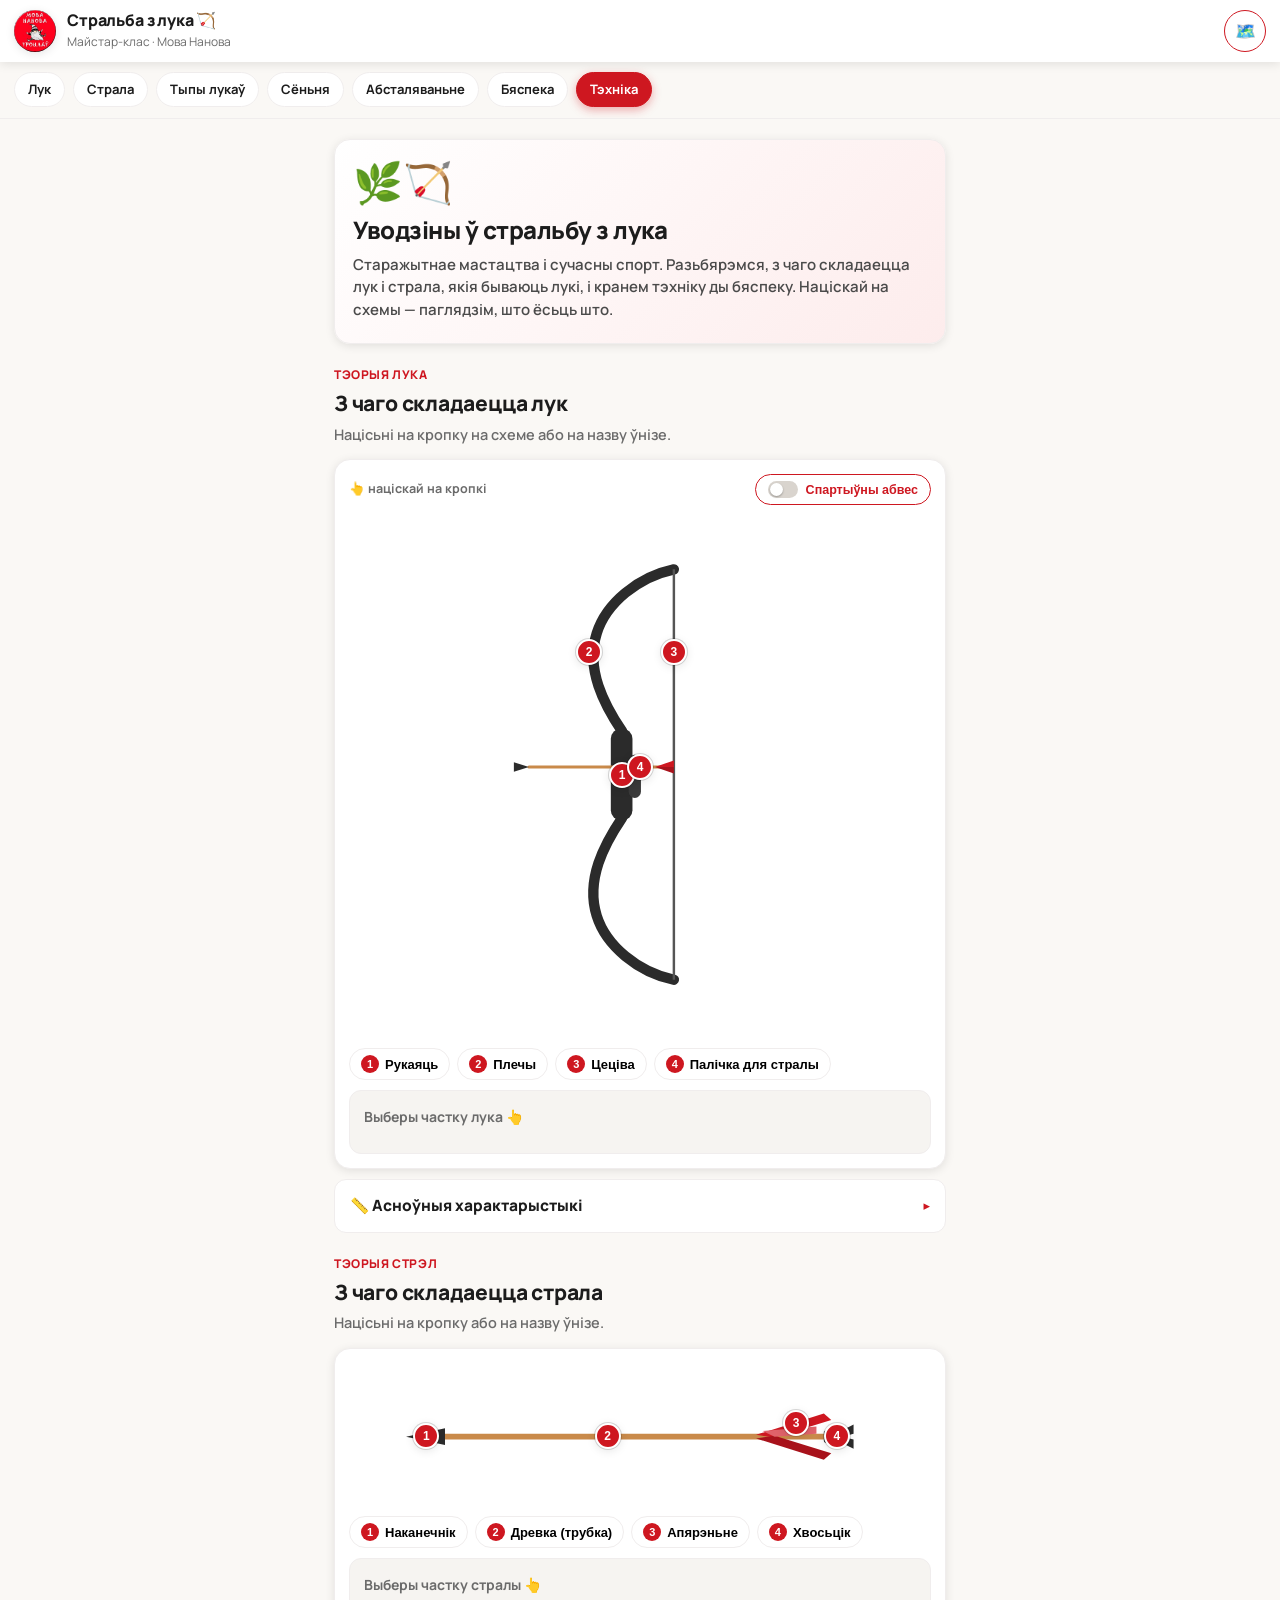
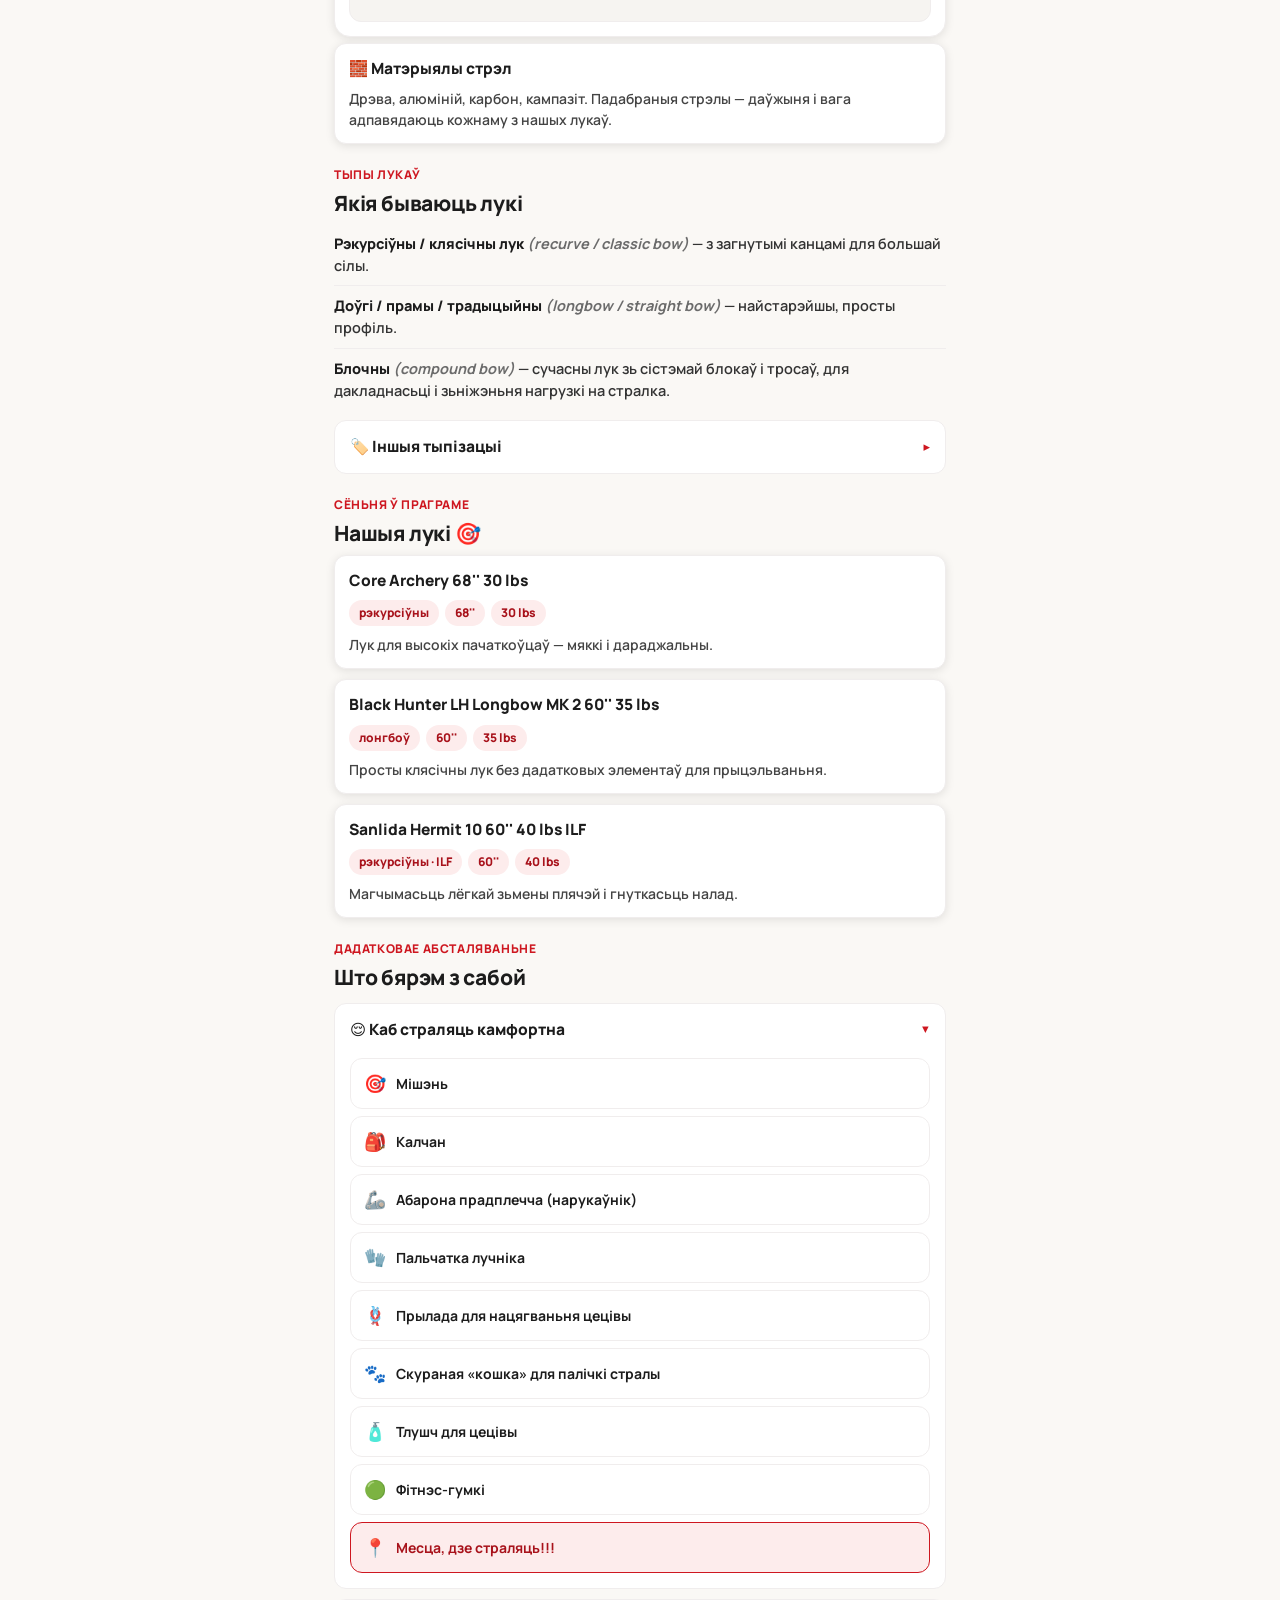
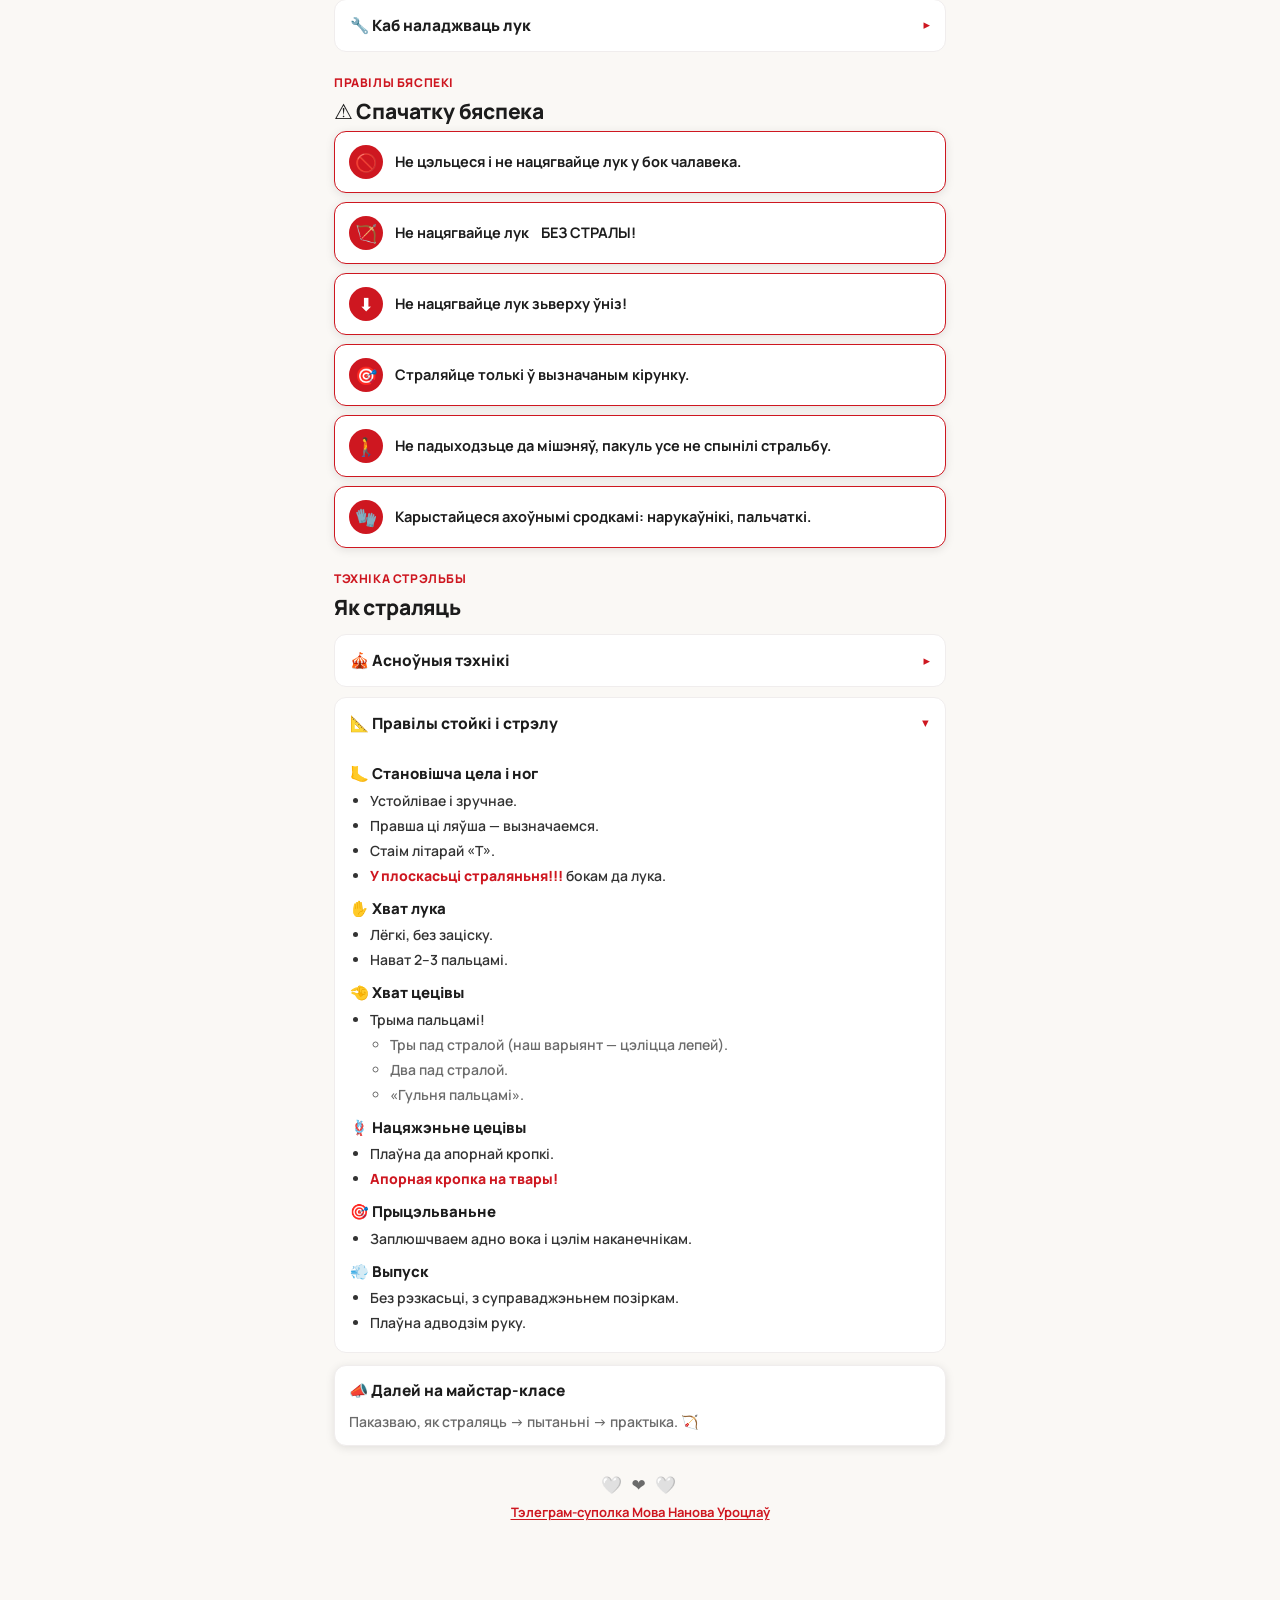
==== luk.html @ cbb31a68 "feat: add Luk page with corresponding HTML, CSS, and JS files" ====
<!DOCTYPE html>
<html lang="be">

<head>
  <meta charset="utf-8" />
  <meta name="viewport" content="width=device-width, initial-scale=1.0, maximum-scale=5.0, viewport-fit=cover" />
  <title>Стральба з лука — майстар-клас · Мова Нанова Уроцлаў</title>
  <link rel="icon" href="logo.jpg" />

  <meta name="theme-color" content="#ce1720" />
  <meta name="apple-mobile-web-app-capable" content="yes" />

  <link rel="preconnect" href="https://fonts.googleapis.com" />
  <link rel="preconnect" href="https://fonts.gstatic.com" crossorigin />
  <link rel="stylesheet" href="https://fonts.googleapis.com/css2?family=Manrope:wght@500;600;700;800&display=swap" />

  <link rel="stylesheet" href="luk.css?v=1" />
</head>

<body>

  <header class="topbar">
    <img class="logo" src="logo.jpg" alt="Мова Нанова — Уроцлаў" />
    <div class="title-wrap">
      <h1>Стральба з лука 🏹</h1>
      <p class="sub">Майстар-клас · Мова Нанова</p>
    </div>
    <a class="back-link" href="index.html" title="Назад да мапы" aria-label="Назад да мапы">🗺️</a>
  </header>

  <nav class="section-nav" id="sectionNav">
    <a href="#luk">Лук</a>
    <a href="#strala">Страла</a>
    <a href="#typy">Тыпы лукаў</a>
    <a href="#prahrama">Сёньня</a>
    <a href="#abstalavanne">Абсталяваньне</a>
    <a href="#bjaspeka">Бяспека</a>
    <a href="#tehnika">Тэхніка</a>
  </nav>

  <main>

    <!-- Геройскі блок -->
    <div class="hero">
      <div class="big">🌿🏹</div>
      <h2>Уводзіны ў стральбу з лука</h2>
      <p>Старажытнае мастацтва і сучасны спорт. Разьбярэмся, з чаго складаецца лук і страла,
        якія бываюць лукі, і кранем тэхніку ды бяспеку. Націскай на схемы — паглядзім, што ёсьць што.</p>
    </div>

    <!-- ЛУК -->
    <section id="luk">
      <p class="eyebrow">Тэорыя лука</p>
      <h2 class="section-title">З чаго складаецца лук</h2>
      <p class="lead">Націсьні на кропку на схеме або на назву ўнізе.</p>

      <div class="diagram-card">
        <div class="diagram-head">
          <span class="hint">👆 націскай на кропкі</span>
          <button type="button" class="gear-toggle" id="gearToggle" aria-pressed="false">
            <span class="sw"></span><span>Спартыўны абвес</span>
          </button>
        </div>

        <div class="canvas bow" id="bowCanvas">
          <svg viewBox="0 0 340 560" aria-label="Схема рэкурсіўнага лука">
            <!-- плечы -->
            <path class="part" data-part="limb" d="M151 234 C132 206 112 168 124 130 C134 98 168 70 206 62"
              fill="none" stroke="#2b2b2b" stroke-width="11" stroke-linecap="round" />
            <path class="part" data-part="limb" d="M151 326 C132 354 112 392 124 430 C134 462 168 490 206 498"
              fill="none" stroke="#2b2b2b" stroke-width="11" stroke-linecap="round" />
            <!-- цеціва -->
            <line class="part" data-part="string" x1="206" y1="62" x2="206" y2="498" stroke="#555" stroke-width="2.6" />
            <!-- рукаяць -->
            <rect class="part" data-part="riser" x="139" y="231" width="23" height="98" rx="11" fill="#2b2b2b" />
            <rect class="part" data-part="riser" x="158" y="259" width="13" height="46" rx="7" fill="#3a3a3a" />

            <!-- спартыўны абвес: візір -->
            <g class="gear-part">
              <path data-part="sight" d="M140 250 H99 V292" fill="none" stroke="#8a94a6" stroke-width="4"
                stroke-linecap="round" stroke-linejoin="round" />
              <circle data-part="sight" cx="96" cy="276" r="9" fill="none" stroke="#8a94a6" stroke-width="4" />
            </g>
            <!-- спартыўны абвес: стабілізатар + уцяжарвальнік -->
            <g class="gear-part">
              <line data-part="stab" x1="142" y1="314" x2="56" y2="350" stroke="#8a94a6" stroke-width="7"
                stroke-linecap="round" />
              <rect data-part="weight" x="34" y="346" width="24" height="16" rx="6" fill="#5b6577"
                transform="rotate(-22 46 354)" />
            </g>

            <!-- страла на паліцы -->
            <line x1="204" y1="272" x2="52" y2="272" stroke="#c98a4a" stroke-width="3.2" stroke-linecap="round" />
            <polygon points="52,272 36,267 36,277" fill="#2b2b2b" />
            <polygon points="186,272 206,265 206,272" fill="#ce1720" />
            <polygon points="186,272 206,279 206,272" fill="#a8121b" />
            <!-- палічка -->
            <rect class="part" data-part="rest" x="161" y="270" width="7" height="6" rx="2" fill="#ce1720" />
          </svg>
        </div>

        <div class="part-chips" id="bowChips"></div>
        <div class="part-info empty" id="bowInfo"><span class="pi-hint">Выберы частку лука 👆</span></div>
      </div>

      <details class="acc">
        <summary>📏 Асноўныя характарыстыкі <span class="chev">▸</span></summary>
        <div class="acc-body">
          <ul class="deflist">
            <li><b>Магутнасьць нацягваньня цецівы</b> — колькі фунтаў трэба, каб нацягнуць лук (напр. 30 lbs).</li>
            <li><b>Даўжыня лука</b> — вымяраецца ў цалях (напр. 68'').</li>
            <li><b>Астатняе</b> — матэрыял плячэй, сістэма мацаваньня, прызначэньне.</li>
          </ul>
        </div>
      </details>
    </section>

    <!-- СТРАЛА -->
    <section id="strala">
      <p class="eyebrow">Тэорыя стрэл</p>
      <h2 class="section-title">З чаго складаецца страла</h2>
      <p class="lead">Націсьні на кропку або на назву ўнізе.</p>

      <div class="diagram-card">
        <div class="canvas arrow" id="arrowCanvas">
          <svg viewBox="0 0 560 150" aria-label="Схема стралы">
            <!-- древка -->
            <line class="part" data-part="shaft" x1="60" y1="75" x2="478" y2="75" stroke="#c98a4a"
              stroke-width="6" stroke-linecap="round" />
            <!-- наканечнік -->
            <polygon class="part" data-part="point" points="28,75 70,66 70,84" fill="#2b2b2b" />
            <!-- апярэньне -->
            <g class="part" data-part="fletch">
              <polygon points="405,73 478,50 486,57 425,76" fill="#ce1720" />
              <polygon points="405,77 478,100 486,93 425,74" fill="#a8121b" />
              <polygon points="412,69 470,64 470,72 425,75" fill="#e0626a" />
            </g>
            <!-- хвосцік -->
            <g class="part" data-part="nock">
              <rect x="478" y="68" width="20" height="14" rx="3" fill="#2b2b2b" />
              <polygon points="498,68 510,62 510,72 498,75" fill="#2b2b2b" />
              <polygon points="498,82 510,88 510,78 498,75" fill="#2b2b2b" />
            </g>
          </svg>
        </div>
        <div class="part-chips" id="arrowChips"></div>
        <div class="part-info empty" id="arrowInfo"><span class="pi-hint">Выберы частку стралы 👆</span></div>
      </div>

      <div class="cards">
        <div class="card">
          <h3>🧱 Матэрыялы стрэл</h3>
          <p>Дрэва, алюміній, карбон, кампазіт. Падабраныя стрэлы — даўжыня і вага
            адпавядаюць кожнаму з нашых лукаў.</p>
        </div>
      </div>
    </section>

    <!-- ТЫПЫ ЛУКАЎ -->
    <section id="typy">
      <p class="eyebrow">Тыпы лукаў</p>
      <h2 class="section-title">Якія бываюць лукі</h2>

      <ul class="deflist">
        <li><b>Рэкурсіўны / клясічны лук</b> <span class="term">(recurve / classic bow)</span> — з загнутымі канцамі для большай сілы.</li>
        <li><b>Доўгі / прамы / традыцыйны</b> <span class="term">(longbow / straight bow)</span> — найстарэйшы, просты профіль.</li>
        <li><b>Блочны</b> <span class="term">(compound bow)</span> — сучасны лук зь сістэмай блокаў і тросаў, для дакладнасьці і зьніжэньня нагрузкі на стралка.</li>
      </ul>

      <details class="acc">
        <summary>🏷️ Іншыя тыпізацыі <span class="chev">▸</span></summary>
        <div class="acc-body">
          <ul class="deflist">
            <li><b>Кампазітны лук</b> — з некалькіх матэрыялаў, гістарычны тып.</li>
            <li><b>Суцэльны</b> <span class="term">(one-piece bow)</span> — рукаяць і плечы адзіным целам.</li>
            <li><b>Са здымнымі плячыма</b> <span class="term">(takedown bow)</span> — плечы можна зьняць і памяняць.</li>
            <li><b>Голы лук</b> <span class="term">(barebow)</span> — без абвесу (без візіра, стабілізатараў).</li>
            <li><b>Спартыўны</b> <span class="term">(competition bow)</span> — для спаборніцтваў, з абвесам.</li>
            <li><b>Паляўнічы</b> <span class="term">(hunting bow)</span> — усе з моцай ад 30 фунтаў і вышэй.</li>
          </ul>
        </div>
      </details>
    </section>

    <!-- СЁНЬНЯ Ў ПРАГРАМЕ -->
    <section id="prahrama">
      <p class="eyebrow">Сёньня ў праграме</p>
      <h2 class="section-title">Нашыя лукі 🎯</h2>

      <div class="cards">
        <div class="card">
          <h3>Core Archery 68'' 30 lbs</h3>
          <div class="specs">
            <span class="spec">рэкурсіўны</span>
            <span class="spec">68''</span>
            <span class="spec">30 lbs</span>
          </div>
          <p>Лук для высокіх пачаткоўцаў — мяккі і дараджальны.</p>
        </div>

        <div class="card">
          <h3>Black Hunter LH Longbow MK 2 60'' 35 lbs</h3>
          <div class="specs">
            <span class="spec">лонгбоў</span>
            <span class="spec">60''</span>
            <span class="spec">35 lbs</span>
          </div>
          <p>Просты клясічны лук без дадатковых элементаў для прыцэльваньня.</p>
        </div>

        <div class="card">
          <h3>Sanlida Hermit 10 60'' 40 lbs ILF</h3>
          <div class="specs">
            <span class="spec">рэкурсіўны · ILF</span>
            <span class="spec">60''</span>
            <span class="spec">40 lbs</span>
          </div>
          <p>Магчымасьць лёгкай зьмены плячэй і гнуткасьць налад.</p>
        </div>
      </div>
    </section>

    <!-- АБСТАЛЯВАНЬНЕ -->
    <section id="abstalavanne">
      <p class="eyebrow">Дадатковае абсталяваньне</p>
      <h2 class="section-title">Што бярэм з сабой</h2>

      <details class="acc" open>
        <summary>😌 Каб страляць камфортна <span class="chev">▸</span></summary>
        <div class="acc-body">
          <ul class="checklist">
            <li><span class="ic">🎯</span> Мішэнь</li>
            <li><span class="ic">🎒</span> Калчан</li>
            <li><span class="ic">🦾</span> Абарона прадплечча (нарукаўнік)</li>
            <li><span class="ic">🧤</span> Пальчатка лучніка</li>
            <li><span class="ic">🪢</span> Прылада для нацягваньня цецівы</li>
            <li><span class="ic">🐾</span> Скураная «кошка» для палічкі стралы</li>
            <li><span class="ic">🧴</span> Тлушч для цецівы</li>
            <li><span class="ic">🟢</span> Фітнэс-гумкі</li>
            <li class="accent"><span class="ic">📍</span> Месца, дзе страляць!!!</li>
          </ul>
        </div>
      </details>

      <details class="acc">
        <summary>🔧 Каб наладжваць лук <span class="chev">▸</span></summary>
        <div class="acc-body">
          <ul class="checklist">
            <li><span class="ic">📏</span> Метр у цалях</li>
            <li><span class="ic">📐</span> Лінейка лучніка</li>
            <li><span class="ic">🪡</span> Абжымнік пункта фіксацыі стралы</li>
            <li><span class="ic">🪶</span> Станок для наклейваньня пяра</li>
          </ul>
        </div>
      </details>
    </section>

    <!-- БЯСПЕКА -->
    <section id="bjaspeka">
      <p class="eyebrow">Правілы бяспекі</p>
      <h2 class="section-title">⚠️ Спачатку бяспека</h2>

      <div class="safety">
        <div class="rule"><span class="no">🚫</span> Не цэльцеся і не нацягвайце лук у бок чалавека.</div>
        <div class="rule"><span class="no">🏹</span> Не нацягвайце лук <b>БЕЗ СТРАЛЫ!</b></div>
        <div class="rule"><span class="no">⬇️</span> Не нацягвайце лук зьверху ўніз!</div>
        <div class="rule"><span class="no">🎯</span> Страляйце толькі ў вызначаным кірунку.</div>
        <div class="rule"><span class="no">🚶</span> Не падыходзьце да мішэняў, пакуль усе не спынілі стральбу.</div>
        <div class="rule"><span class="no">🧤</span> Карыстайцеся ахоўнымі сродкамі: нарукаўнікі, пальчаткі.</div>
      </div>
    </section>

    <!-- ТЭХНІКА -->
    <section id="tehnika">
      <p class="eyebrow">Тэхніка стрэльбы</p>
      <h2 class="section-title">Як страляць</h2>

      <details class="acc">
        <summary>🎪 Асноўныя тэхнікі <span class="chev">▸</span></summary>
        <div class="acc-body">
          <ul class="deflist">
            <li><b>Спартыўная</b> — з візірамі, уцяжарвальнікамі.</li>
            <li><b>Інстынктыўная</b> — без візіра, «па адчуваньні».</li>
            <li><b>Традыцыйная</b> — з прыцэльваньнем наканечнікам.</li>
          </ul>
        </div>
      </details>

      <details class="acc" open>
        <summary>📐 Правілы стойкі і стрэлу <span class="chev">▸</span></summary>
        <div class="acc-body">
          <div class="tech-block">
            <h4>🦶 Становішча цела і ног</h4>
            <ul>
              <li>Устойлівае і зручнае.</li>
              <li>Правша ці ляўша — вызначаемся.</li>
              <li>Стаім літарай «Т».</li>
              <li><span class="bang">У плоскасьці страляньня!!!</span> бокам да лука.</li>
            </ul>
          </div>
          <div class="tech-block">
            <h4>✋ Хват лука</h4>
            <ul>
              <li>Лёгкі, без заціску.</li>
              <li>Нават 2–3 пальцамі.</li>
            </ul>
          </div>
          <div class="tech-block">
            <h4>🤏 Хват цецівы</h4>
            <ul>
              <li>Трыма пальцамі!</li>
              <ul>
                <li>Тры пад стралой (наш варыянт — цэліцца лепей).</li>
                <li>Два пад стралой.</li>
                <li>«Гульня пальцамі».</li>
              </ul>
            </ul>
          </div>
          <div class="tech-block">
            <h4>🪢 Нацяжэньне цецівы</h4>
            <ul>
              <li>Плаўна да апорнай кропкі.</li>
              <li><span class="bang">Апорная кропка на твары!</span></li>
            </ul>
          </div>
          <div class="tech-block">
            <h4>🎯 Прыцэльваньне</h4>
            <ul>
              <li>Заплюшчваем адно вока і цэлім наканечнікам.</li>
            </ul>
          </div>
          <div class="tech-block">
            <h4>💨 Выпуск</h4>
            <ul>
              <li>Без рэзкасьці, з суправаджэньнем позіркам.</li>
              <li>Плаўна адводзім руку.</li>
            </ul>
          </div>
        </div>
      </details>

      <div class="cards" style="margin-top:12px">
        <div class="card">
          <h3>📣 Далей на майстар-класе</h3>
          <p class="muted-note">Паказваю, як страляць → пытаньні → практыка. 🏹</p>
        </div>
      </div>
    </section>

    <div class="foot">
      <div class="hearts">🤍&nbsp;❤️&nbsp;🤍</div>
      <a href="https://t.me/movananovauro" target="_blank" rel="noopener">Тэлеграм-суполка Мова Нанова Уроцлаў</a>
    </div>

  </main>

  <script src="luk.js?v=1"></script>
</body>

</html>
---- luk.css ----
/* =======================================================================
   Стральба з лука — інтэрактыўная старонка майстар-класа
   Мова Нанова Уроцлаў. Брэнд: БЧБ-чырвоны на белым, Manrope, emoji-іконкі.
   Гэта звычайная старонка, якая гартаецца (у адрозьненьне ад фіксаванай мапы).
======================================================================== */

:root {
  --bcb-red: #ce1720;
  --bcb-red-dark: #a8121b;
  --bcb-red-tint: #fdecec;
  --ink: #1c1c1c;
  --muted: #6b6b6b;
  --hairline: #f0eded;
  --paper: #faf8f5;          /* цёплы фон старонкі */
  --panel-bg: #ffffff;
  --slate: #8a94a6;          /* спартыўны абвес на схеме */
  --radius: 16px;
  --radius-md: 12px;
  --radius-pill: 999px;
  --shadow-sm: 0 2px 10px rgba(0, 0, 0, 0.10);
  --shadow-md: 0 6px 24px rgba(0, 0, 0, 0.14);
  --shadow-red: 0 3px 10px rgba(206, 23, 32, 0.35);
  --font: "Manrope", system-ui, -apple-system, "Segoe UI", Roboto, sans-serif;
}

* { box-sizing: border-box; }

html { -webkit-text-size-adjust: 100%; scroll-behavior: smooth; }
body {
  margin: 0;
  font-family: var(--font);
  color: var(--ink);
  background: var(--paper);
  -webkit-tap-highlight-color: transparent;
  line-height: 1.5;
}

/* ===== Шапка (липкая, шкло над зьместам) ===== */
.topbar {
  position: sticky; top: 0; z-index: 50;
  display: flex; align-items: center; gap: 11px;
  padding: max(10px, env(safe-area-inset-top)) 14px 10px;
  background: rgba(255, 255, 255, 0.92);
  -webkit-backdrop-filter: blur(10px); backdrop-filter: blur(10px);
  box-shadow: var(--shadow-sm);
}
.logo { flex: 0 0 auto; width: 42px; height: 42px; border-radius: 50%; object-fit: cover; box-shadow: var(--shadow-sm); }
.title-wrap { flex: 1 1 auto; min-width: 0; }
.topbar h1 { font-size: 16px; margin: 0; font-weight: 800; letter-spacing: -0.01em; line-height: 1.2; }
.topbar .sub { font-size: 12px; color: var(--muted); margin: 2px 0 0; }
.back-link {
  flex: 0 0 auto; width: 42px; height: 42px; border-radius: 50%;
  border: 1.5px solid var(--bcb-red); background: #fff; color: var(--bcb-red);
  font-size: 17px; text-decoration: none; cursor: pointer;
  display: flex; align-items: center; justify-content: center;
  transition: background .15s ease, transform .12s ease;
}
.back-link:hover { background: var(--bcb-red-tint); }
.back-link:active { transform: scale(.95); }

/* ===== Стужка-навігацыя па секцыях ===== */
.section-nav {
  position: sticky; top: 62px; z-index: 40;
  display: flex; gap: 8px; overflow-x: auto; scrollbar-width: none;
  padding: 10px 14px; background: rgba(250, 248, 245, 0.92);
  -webkit-backdrop-filter: blur(8px); backdrop-filter: blur(8px);
  border-bottom: 1px solid var(--hairline);
}
.section-nav::-webkit-scrollbar { display: none; }
.section-nav a {
  flex: 0 0 auto; text-decoration: none; white-space: nowrap;
  background: #fff; color: var(--ink); border: 1px solid var(--hairline);
  padding: 7px 13px; border-radius: var(--radius-pill);
  font-weight: 700; font-size: 13px; transition: background .15s, color .15s, border-color .15s;
}
.section-nav a:active { transform: scale(.96); }
.section-nav a.is-active { background: var(--bcb-red); color: #fff; border-color: var(--bcb-red); box-shadow: var(--shadow-red); }

/* ===== Кантэйнер зьместу ===== */
main { max-width: 640px; margin: 0 auto; padding: 8px 14px 80px; }
section { scroll-margin-top: 120px; padding-top: 22px; }
.eyebrow {
  font-size: 12px; font-weight: 800; text-transform: uppercase;
  letter-spacing: 0.05em; color: var(--bcb-red); margin: 0 0 4px;
}
.section-title { font-size: 21px; font-weight: 800; letter-spacing: -0.01em; margin: 0 0 4px; }
.lead { color: var(--muted); font-size: 14.5px; font-weight: 600; margin: 0 0 14px; }

/* ===== Геройскі блок ===== */
.hero {
  background: linear-gradient(135deg, #fff, var(--bcb-red-tint));
  border: 1px solid var(--hairline); border-radius: var(--radius);
  padding: 22px 18px; margin-top: 12px; box-shadow: var(--shadow-sm);
}
.hero .big { font-size: 40px; line-height: 1; }
.hero h2 { font-size: 24px; font-weight: 800; letter-spacing: -0.02em; margin: 10px 0 6px; }
.hero p { margin: 0; color: #4a4a4a; font-size: 15px; font-weight: 600; }

/* ===== Інтэрактыўная схема (лук / страла) ===== */
.diagram-card {
  background: var(--panel-bg); border: 1px solid var(--hairline);
  border-radius: var(--radius); box-shadow: var(--shadow-sm);
  padding: 14px; margin-top: 6px;
}
.diagram-head { display: flex; align-items: center; justify-content: space-between; gap: 10px; margin-bottom: 6px; }
.diagram-head .hint { font-size: 12.5px; font-weight: 700; color: var(--muted); display: flex; align-items: center; gap: 5px; }

/* Тумблер спартыўнага абвесу */
.gear-toggle {
  display: inline-flex; align-items: center; gap: 8px; cursor: pointer;
  border: 1.5px solid var(--bcb-red); color: var(--bcb-red); background: #fff;
  padding: 6px 12px; border-radius: var(--radius-pill); font-weight: 700; font-size: 12.5px;
  transition: background .15s, transform .12s;
}
.gear-toggle:active { transform: scale(.96); }
.gear-toggle.on { background: var(--bcb-red); color: #fff; box-shadow: var(--shadow-red); }
.gear-toggle .sw { width: 30px; height: 17px; border-radius: 999px; background: #d9d4ce; position: relative; transition: background .15s; }
.gear-toggle.on .sw { background: rgba(255,255,255,.45); }
.gear-toggle .sw::after { content: ""; position: absolute; top: 2px; left: 2px; width: 13px; height: 13px; border-radius: 50%; background: #fff; transition: transform .18s; box-shadow: 0 1px 2px rgba(0,0,0,.3); }
.gear-toggle.on .sw::after { transform: translateX(13px); }

/* Палатно схемы з накладзенымі кропкамі-хотспотамі */
.canvas { position: relative; width: 100%; margin: 4px auto 2px; }
.canvas.bow { max-width: 320px; aspect-ratio: 340 / 560; }
.canvas.arrow { max-width: 520px; aspect-ratio: 560 / 150; }
.canvas svg { width: 100%; height: 100%; display: block; }

/* Часткі схемы, кіраваныя праз клясы */
.part { transition: stroke .15s, fill .15s, opacity .2s; }
.gear-part { opacity: 0; pointer-events: none; transition: opacity .25s; }
.canvas.show-gear .gear-part { opacity: 1; pointer-events: auto; }

/* Кропка-хотспот */
.hot {
  position: absolute; transform: translate(-50%, -50%); cursor: pointer;
  width: 26px; height: 26px; border-radius: 50%;
  display: flex; align-items: center; justify-content: center;
  font-weight: 800; font-size: 12px; color: #fff;
  background: var(--bcb-red); border: 2px solid #fff;
  box-shadow: 0 0 0 1px rgba(0,0,0,.15), var(--shadow-sm);
  transition: transform .12s ease, background .15s;
  z-index: 2;
}
.hot::before {
  content: ""; position: absolute; inset: -7px; border-radius: 50%;
  border: 2px solid var(--bcb-red); opacity: 0; transform: scale(.6);
}
.hot:active { transform: translate(-50%, -50%) scale(.9); }
.hot.gear { background: var(--slate); }
.hot.is-active { background: var(--bcb-red-dark); }
.hot.is-active::before { animation: hotpulse 1.1s ease-out infinite; }
.hot.gear.is-active { background: #5b6577; }
.hot.gear.is-active::before { border-color: var(--slate); }
@keyframes hotpulse {
  0% { opacity: .9; transform: scale(.7); }
  100% { opacity: 0; transform: scale(1.7); }
}

/* Чыпы-сьпіс частак пад схемай (двухбаковая сувязь з кропкамі) */
.part-chips { display: flex; flex-wrap: wrap; gap: 7px; margin: 10px 0 2px; }
.chip {
  cursor: pointer; border: 1px solid var(--hairline); background: #fff;
  padding: 6px 11px; border-radius: var(--radius-pill); font-weight: 700; font-size: 13px;
  display: inline-flex; align-items: center; gap: 6px; transition: background .15s, border-color .15s, color .15s;
}
.chip .num { width: 18px; height: 18px; border-radius: 50%; background: var(--bcb-red); color: #fff; font-size: 11px; display: inline-flex; align-items: center; justify-content: center; }
.chip.gear .num { background: var(--slate); }
.chip.is-active { background: var(--bcb-red); color: #fff; border-color: var(--bcb-red); }
.chip.is-active .num { background: rgba(255,255,255,.3); }
.chip:active { transform: scale(.97); }

/* Панэль з апісаньнем выбранай часткі */
.part-info {
  margin-top: 10px; border-radius: var(--radius-md); border: 1px solid var(--hairline);
  background: var(--bcb-red-tint); padding: 13px 14px; min-height: 64px;
}
.part-info.empty { background: #f6f4f1; color: var(--muted); }
.part-info .pi-top { display: flex; align-items: baseline; gap: 8px; flex-wrap: wrap; }
.part-info .pi-name { font-size: 16px; font-weight: 800; color: var(--bcb-red); }
.part-info .pi-en { font-size: 12.5px; font-weight: 700; color: var(--muted); font-style: italic; }
.part-info .pi-desc { margin: 5px 0 0; font-size: 14px; font-weight: 600; color: #333; }
.part-info .pi-hint { font-size: 14px; font-weight: 700; }

/* ===== Раскрыўныя секцыі (акардэон) ===== */
details.acc {
  background: #fff; border: 1px solid var(--hairline); border-radius: var(--radius-md);
  margin-top: 10px; overflow: hidden;
}
details.acc > summary {
  list-style: none; cursor: pointer; padding: 14px 15px;
  font-weight: 800; font-size: 15.5px; display: flex; align-items: center; gap: 10px;
}
details.acc > summary::-webkit-details-marker { display: none; }
details.acc > summary .chev { margin-left: auto; color: var(--bcb-red); transition: transform .2s; font-size: 13px; }
details.acc[open] > summary .chev { transform: rotate(90deg); }
details.acc > summary:hover { background: var(--bcb-red-tint); }
.acc-body { padding: 2px 15px 15px; }

/* ===== Карткі лукаў / тыпаў ===== */
.cards { display: grid; gap: 10px; margin-top: 6px; }
.card {
  background: #fff; border: 1px solid var(--hairline); border-radius: var(--radius-md);
  padding: 13px 14px; box-shadow: var(--shadow-sm);
}
.card h3 { margin: 0 0 8px; font-size: 15.5px; font-weight: 800; }
.card .term { font-style: italic; color: var(--muted); font-weight: 700; font-size: 13px; }
.card .specs { display: flex; flex-wrap: wrap; gap: 6px; margin: 4px 0 8px; }
.spec { background: var(--bcb-red-tint); color: var(--bcb-red-dark); font-weight: 800; font-size: 12px; padding: 4px 10px; border-radius: var(--radius-pill); }
.card p { margin: 0; font-size: 14px; font-weight: 600; color: #444; }
.card p.muted-note { color: var(--muted); }

/* Сьпісы-вызначэньні (тыпы, тыпізацыі) */
.deflist { margin: 0; padding: 0; list-style: none; }
.deflist li { padding: 9px 0; border-bottom: 1px solid var(--hairline); font-size: 14.5px; font-weight: 600; color: #333; }
.deflist li:last-child { border-bottom: none; }
.deflist b { font-weight: 800; color: var(--ink); }
.deflist .term { font-style: italic; color: var(--muted); font-weight: 700; }

/* Чэк-сьпіс абсталяваньня */
.checklist { margin: 0; padding: 0; list-style: none; display: grid; gap: 7px; }
.checklist li { display: flex; align-items: center; gap: 10px; background: #fff; border: 1px solid var(--hairline); border-radius: var(--radius-md); padding: 11px 13px; font-weight: 700; font-size: 14px; }
.checklist li .ic { font-size: 18px; flex: 0 0 auto; }
.checklist li.accent { border-color: var(--bcb-red); background: var(--bcb-red-tint); color: var(--bcb-red-dark); }

/* ===== Бяспека — выразныя чырвоныя карткі ===== */
.safety { display: grid; gap: 9px; margin-top: 4px; }
.safety .rule {
  display: flex; align-items: center; gap: 12px;
  background: #fff; border: 1.5px solid var(--bcb-red); border-radius: var(--radius-md);
  padding: 13px 14px; font-weight: 700; font-size: 14.5px; color: var(--ink);
  box-shadow: var(--shadow-sm);
}
.safety .rule .no { flex: 0 0 auto; width: 34px; height: 34px; border-radius: 50%; background: var(--bcb-red); color: #fff; font-size: 18px; display: flex; align-items: center; justify-content: center; }

/* Тэхніка — укладзеныя пункты */
.tech-block { margin-top: 12px; }
.tech-block > h4 { margin: 0 0 4px; font-size: 15px; font-weight: 800; display: flex; align-items: center; gap: 8px; }
.tech-block ul { margin: 4px 0 0; padding-left: 20px; }
.tech-block ul li { margin: 4px 0; font-size: 14px; font-weight: 600; color: #333; }
.tech-block ul ul li { color: var(--muted); }
.bang { color: var(--bcb-red); font-weight: 800; }

/* Падвал */
.foot {
  text-align: center; padding: 26px 12px 12px; color: var(--muted);
  font-size: 13px; font-weight: 600;
}
.foot a { color: var(--bcb-red); font-weight: 700; text-decoration: underline; text-underline-offset: 2px; }
.foot .hearts { font-size: 17px; letter-spacing: 3px; margin-bottom: 6px; }
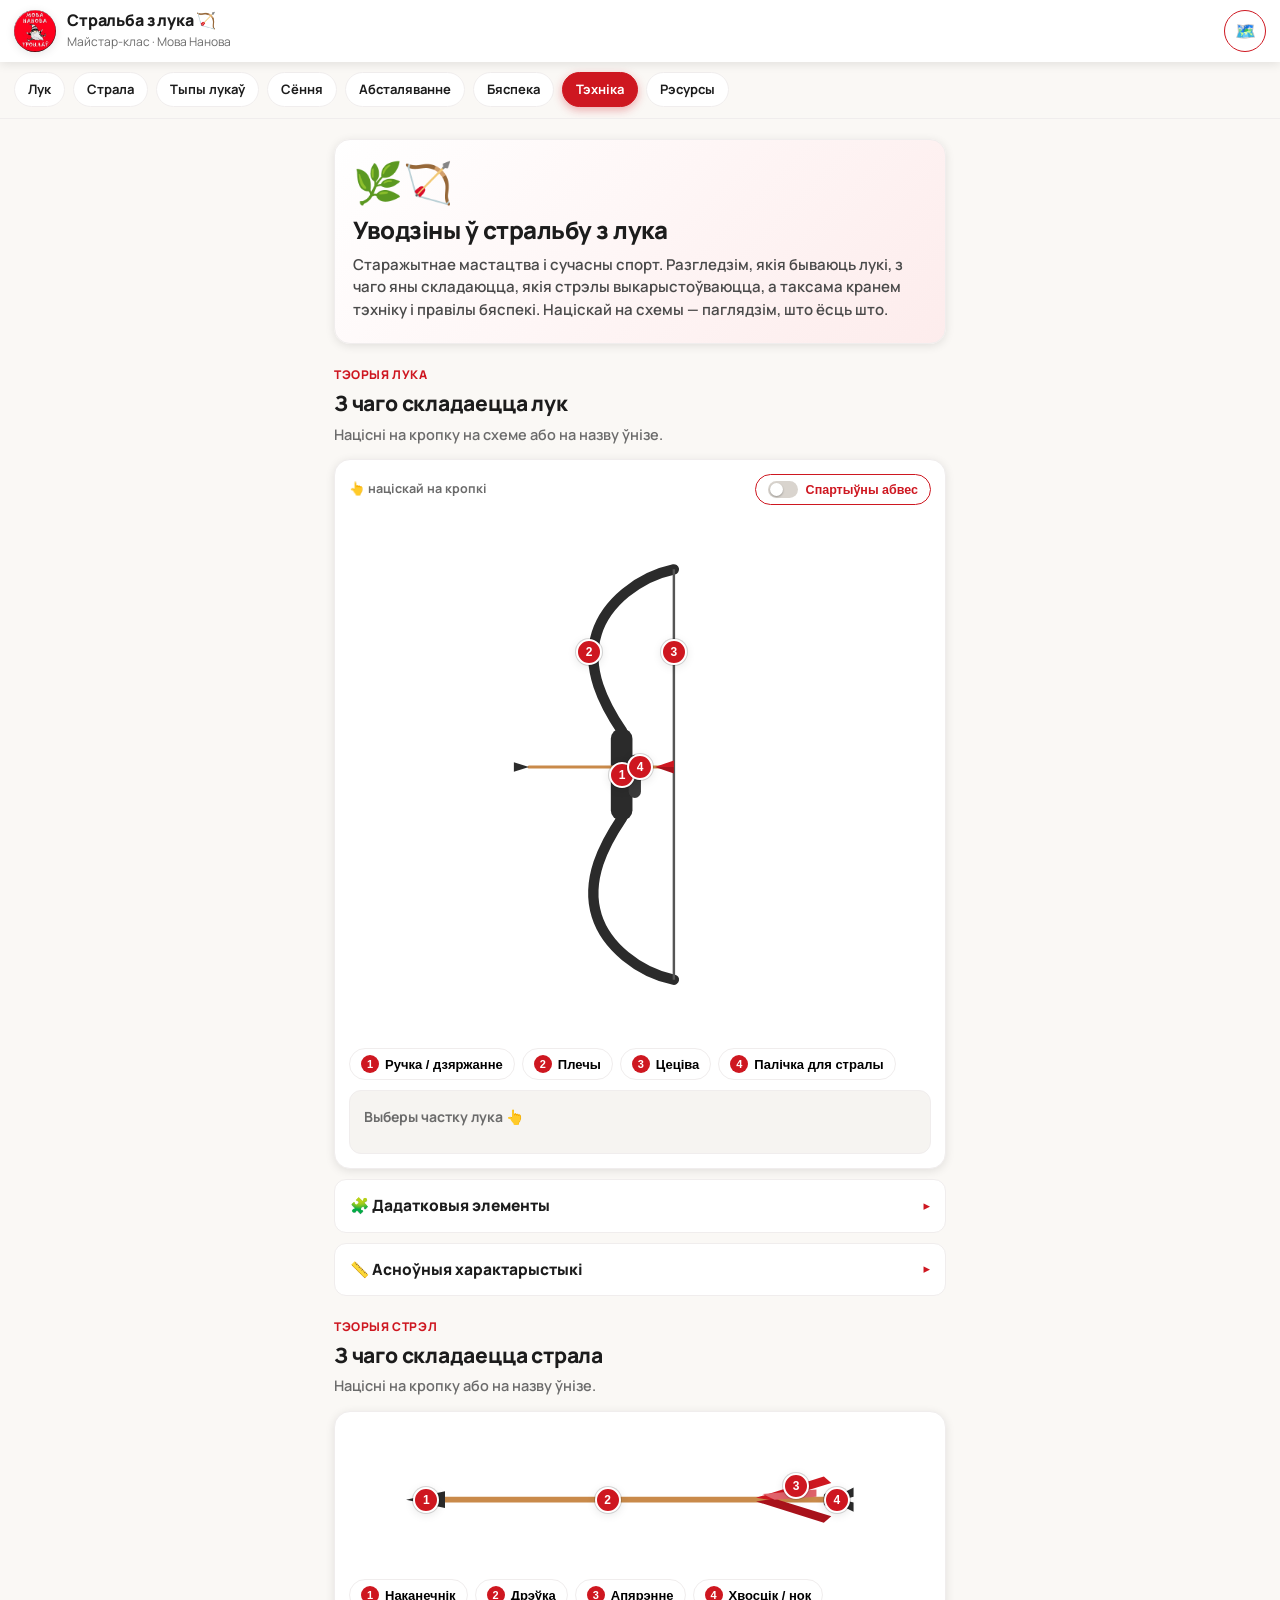
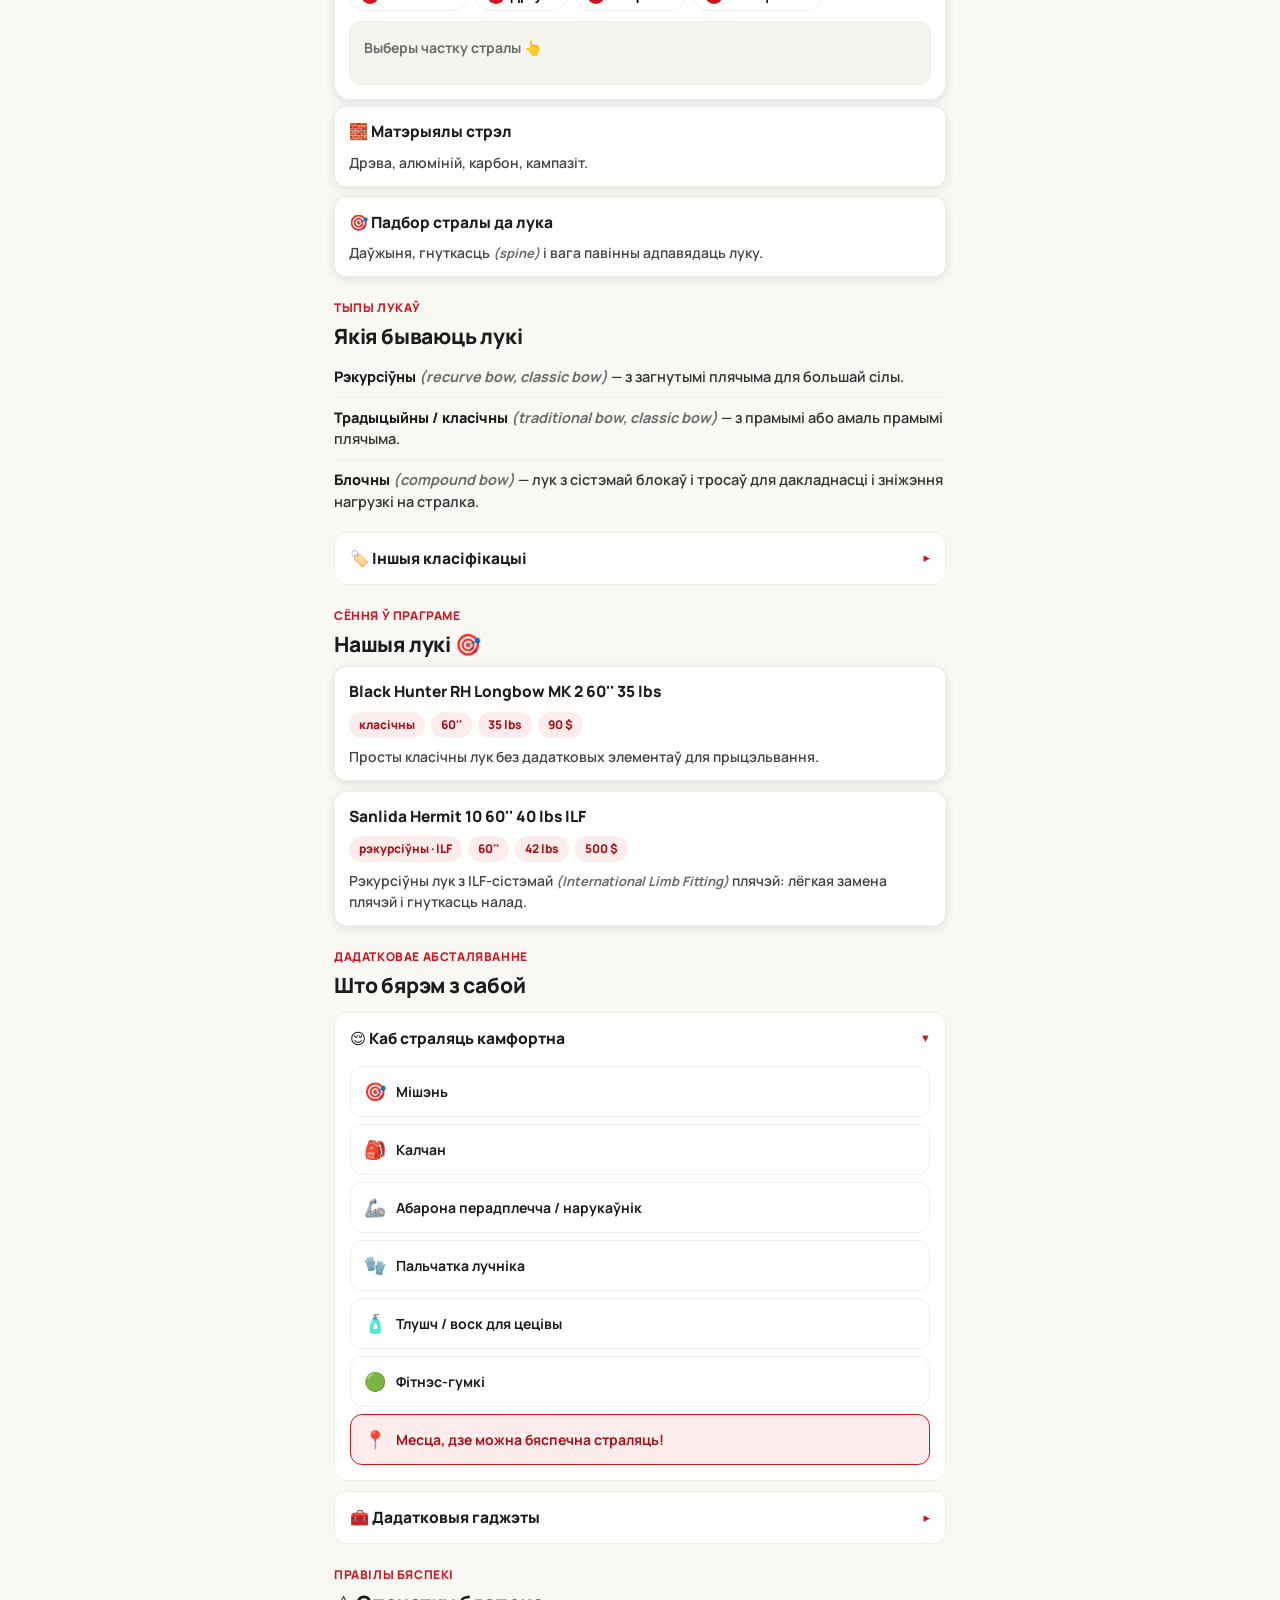
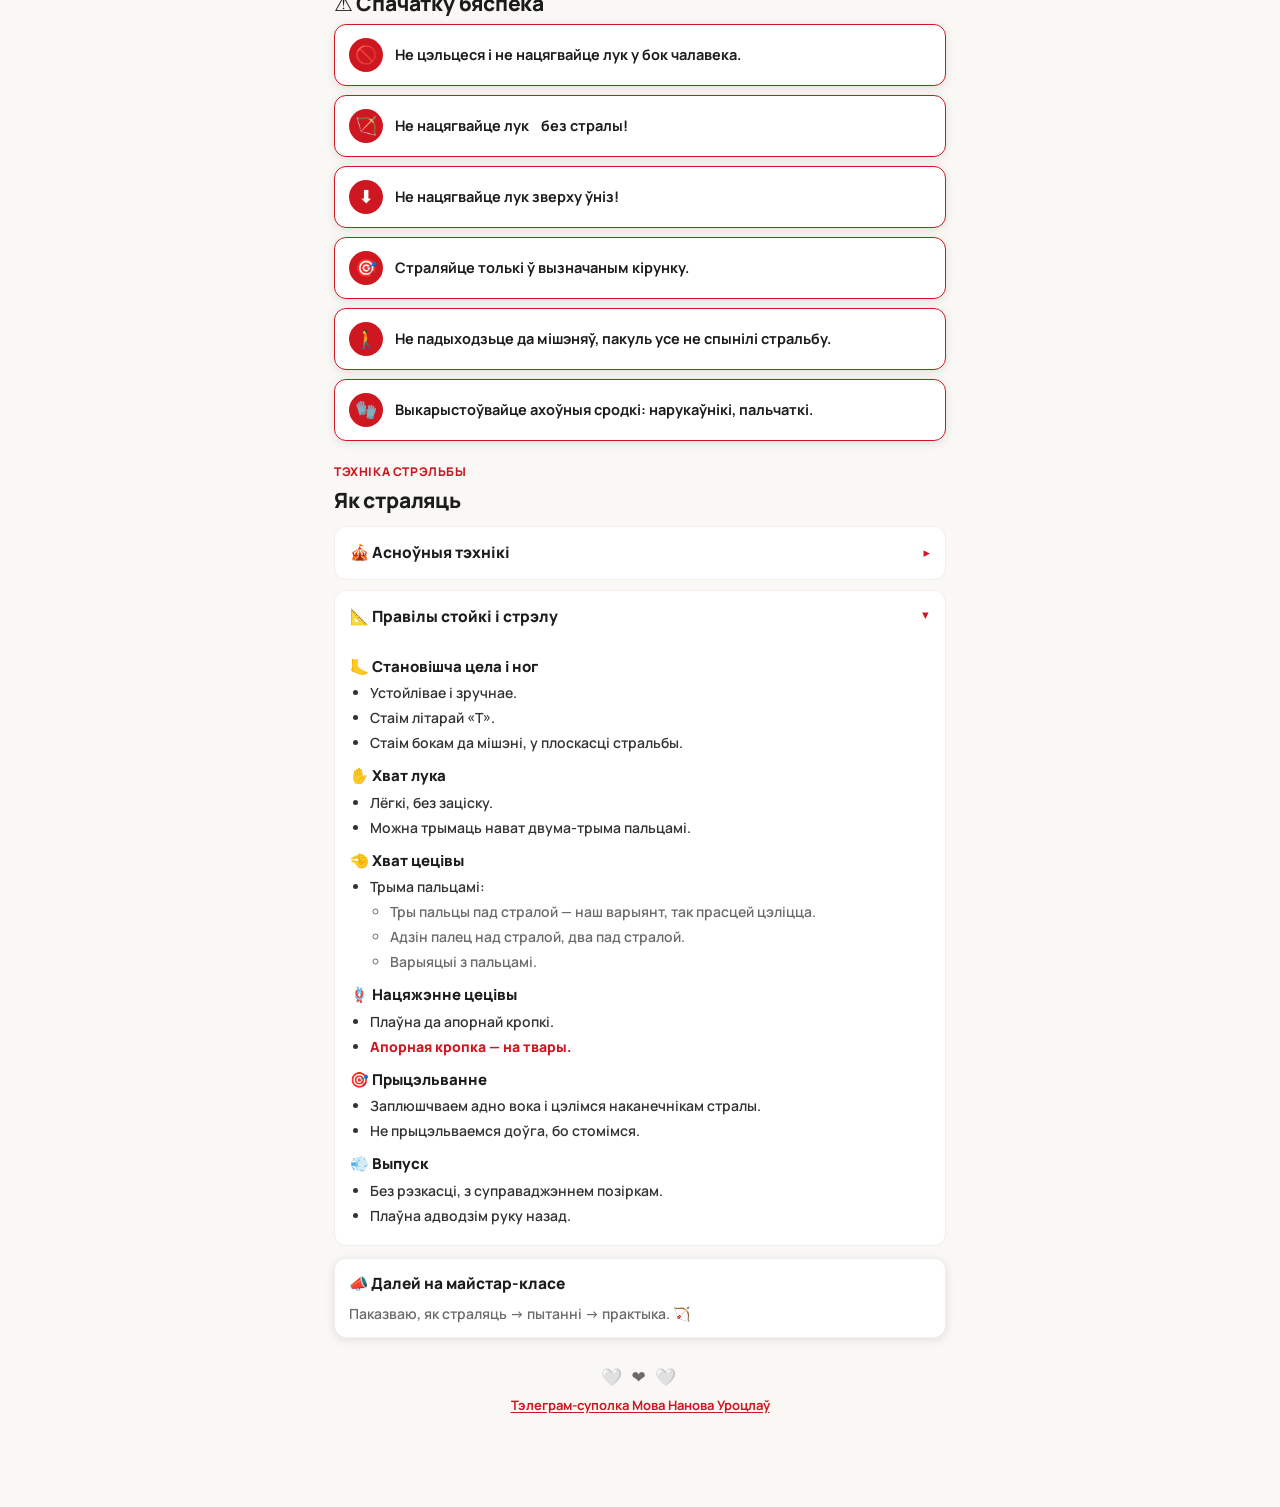
==== commit 60baeadb: "feat: update luk layout and enhance script functionality" ====
--- a/luk.html
+++ b/luk.html
@@ -14,7 +14,7 @@
   <link rel="preconnect" href="https://fonts.gstatic.com" crossorigin />
   <link rel="stylesheet" href="https://fonts.googleapis.com/css2?family=Manrope:wght@500;600;700;800&display=swap" />
 
-  <link rel="stylesheet" href="luk.css?v=1" />
+  <link rel="stylesheet" href="luk.css?v=2" />
 </head>
 
 <body>
@@ -32,10 +32,11 @@
     <a href="#luk">Лук</a>
     <a href="#strala">Страла</a>
     <a href="#typy">Тыпы лукаў</a>
-    <a href="#prahrama">Сёньня</a>
-    <a href="#abstalavanne">Абсталяваньне</a>
+    <a href="#prahrama">Сёння</a>
+    <a href="#abstalavanne">Абсталяванне</a>
     <a href="#bjaspeka">Бяспека</a>
     <a href="#tehnika">Тэхніка</a>
+    <a href="#resursy">Рэсурсы</a>
   </nav>
 
   <main>
@@ -44,15 +45,16 @@
     <div class="hero">
       <div class="big">🌿🏹</div>
       <h2>Уводзіны ў стральбу з лука</h2>
-      <p>Старажытнае мастацтва і сучасны спорт. Разьбярэмся, з чаго складаецца лук і страла,
-        якія бываюць лукі, і кранем тэхніку ды бяспеку. Націскай на схемы — паглядзім, што ёсьць што.</p>
+      <p>Старажытнае мастацтва і сучасны спорт. Разгледзім, якія бываюць лукі, з чаго яны складаюцца,
+        якія стрэлы выкарыстоўваюцца, а таксама кранем тэхніку і правілы бяспекі.
+        Націскай на схемы — паглядзім, што ёсць што.</p>
     </div>
 
     <!-- ЛУК -->
     <section id="luk">
       <p class="eyebrow">Тэорыя лука</p>
       <h2 class="section-title">З чаго складаецца лук</h2>
-      <p class="lead">Націсьні на кропку на схеме або на назву ўнізе.</p>
+      <p class="lead">Націсні на кропку на схеме або на назву ўнізе.</p>
 
       <div class="diagram-card">
         <div class="diagram-head">
@@ -71,22 +73,20 @@
               fill="none" stroke="#2b2b2b" stroke-width="11" stroke-linecap="round" />
             <!-- цеціва -->
             <line class="part" data-part="string" x1="206" y1="62" x2="206" y2="498" stroke="#555" stroke-width="2.6" />
-            <!-- рукаяць -->
+            <!-- ручка / дзяржанне -->
             <rect class="part" data-part="riser" x="139" y="231" width="23" height="98" rx="11" fill="#2b2b2b" />
             <rect class="part" data-part="riser" x="158" y="259" width="13" height="46" rx="7" fill="#3a3a3a" />
 
-            <!-- спартыўны абвес: візір -->
+            <!-- спартыўны абвес: прыцэл -->
             <g class="gear-part">
               <path data-part="sight" d="M140 250 H99 V292" fill="none" stroke="#8a94a6" stroke-width="4"
                 stroke-linecap="round" stroke-linejoin="round" />
               <circle data-part="sight" cx="96" cy="276" r="9" fill="none" stroke="#8a94a6" stroke-width="4" />
             </g>
-            <!-- спартыўны абвес: стабілізатар + уцяжарвальнік -->
+            <!-- спартыўны абвес: стабілізатары -->
             <g class="gear-part">
-              <line data-part="stab" x1="142" y1="314" x2="56" y2="350" stroke="#8a94a6" stroke-width="7"
+              <line data-part="stab" x1="142" y1="314" x2="50" y2="352" stroke="#8a94a6" stroke-width="7"
                 stroke-linecap="round" />
-              <rect data-part="weight" x="34" y="346" width="24" height="16" rx="6" fill="#5b6577"
-                transform="rotate(-22 46 354)" />
             </g>
 
             <!-- страла на паліцы -->
@@ -104,12 +104,29 @@
       </div>
 
       <details class="acc">
+        <summary>🧩 Дадатковыя элементы <span class="chev">▸</span></summary>
+        <div class="acc-body">
+          <ul class="deflist">
+            <li><b>Абмотка цецівы</b> <span class="term">(bowstring serving)</span> — нітка на цеціве, што бароніць яе ад зносу.</li>
+            <li><b>Сядло</b> <span class="term">(nocking point)</span> — пазнака на цеціве, куды заўжды ставім хвосцік стралы.</li>
+            <li><b>Глушыцелі вібрацый / дэмпферы</b> <span class="term">(dampener · tłumik)</span> — гумкі для плячэй або накладкі / «кошкі» на цеціве.</li>
+          </ul>
+        </div>
+      </details>
+
+      <details class="acc">
         <summary>📏 Асноўныя характарыстыкі <span class="chev">▸</span></summary>
         <div class="acc-body">
           <ul class="deflist">
-            <li><b>Магутнасьць нацягваньня цецівы</b> — колькі фунтаў трэба, каб нацягнуць лук (напр. 30 lbs).</li>
-            <li><b>Даўжыня лука</b> — вымяраецца ў цалях (напр. 68'').</li>
-            <li><b>Астатняе</b> — матэрыял плячэй, сістэма мацаваньня, прызначэньне.</li>
+            <li><b>Сіла нацяжэння цецівы</b> — колькі фунтаў трэба, каб нацягнуць лук (напр. 35 lbs).</li>
+            <li><b>Даўжыня лука</b> — у цалях (напр. 60'').</li>
+            <li><b>LH / RH</b> — пад якую руку зроблены лук:
+              <ul style="margin:6px 0 0; padding-left:18px;">
+                <li><b>RH · Right Hand</b> — для праўшы: лук трымаем левай рукой, цеціву нацягваем правай.</li>
+                <li><b>LH · Left Hand</b> — для ляўшы: лук трымаем правай рукой, цеціву нацягваем левай.</li>
+              </ul>
+            </li>
+            <li><b>Іншыя параметры</b> — матэрыял плячэй, сістэма мацавання, прызначэнне.</li>
           </ul>
         </div>
       </details>
@@ -119,17 +136,17 @@
     <section id="strala">
       <p class="eyebrow">Тэорыя стрэл</p>
       <h2 class="section-title">З чаго складаецца страла</h2>
-      <p class="lead">Націсьні на кропку або на назву ўнізе.</p>
+      <p class="lead">Націсні на кропку або на назву ўнізе.</p>
 
       <div class="diagram-card">
         <div class="canvas arrow" id="arrowCanvas">
           <svg viewBox="0 0 560 150" aria-label="Схема стралы">
-            <!-- древка -->
+            <!-- дрэўка -->
             <line class="part" data-part="shaft" x1="60" y1="75" x2="478" y2="75" stroke="#c98a4a"
               stroke-width="6" stroke-linecap="round" />
             <!-- наканечнік -->
             <polygon class="part" data-part="point" points="28,75 70,66 70,84" fill="#2b2b2b" />
-            <!-- апярэньне -->
+            <!-- апярэнне -->
             <g class="part" data-part="fletch">
               <polygon points="405,73 478,50 486,57 425,76" fill="#ce1720" />
               <polygon points="405,77 478,100 486,93 425,74" fill="#a8121b" />
@@ -150,8 +167,11 @@
       <div class="cards">
         <div class="card">
           <h3>🧱 Матэрыялы стрэл</h3>
-          <p>Дрэва, алюміній, карбон, кампазіт. Падабраныя стрэлы — даўжыня і вага
-            адпавядаюць кожнаму з нашых лукаў.</p>
+          <p>Дрэва, алюміній, карбон, кампазіт.</p>
+        </div>
+        <div class="card">
+          <h3>🎯 Падбор стралы да лука</h3>
+          <p>Даўжыня, гнуткасць <span class="term">(spine)</span> і вага павінны адпавядаць луку.</p>
         </div>
       </div>
     </section>
@@ -162,50 +182,41 @@
       <h2 class="section-title">Якія бываюць лукі</h2>
 
       <ul class="deflist">
-        <li><b>Рэкурсіўны / клясічны лук</b> <span class="term">(recurve / classic bow)</span> — з загнутымі канцамі для большай сілы.</li>
-        <li><b>Доўгі / прамы / традыцыйны</b> <span class="term">(longbow / straight bow)</span> — найстарэйшы, просты профіль.</li>
-        <li><b>Блочны</b> <span class="term">(compound bow)</span> — сучасны лук зь сістэмай блокаў і тросаў, для дакладнасьці і зьніжэньня нагрузкі на стралка.</li>
+        <li><b>Рэкурсіўны</b> <span class="term">(recurve bow, classic bow)</span> — з загнутымі плячыма для большай сілы.</li>
+        <li><b>Традыцыйны / класічны</b> <span class="term">(traditional bow, classic bow)</span> — з прамымі або амаль прамымі плячыма.</li>
+        <li><b>Блочны</b> <span class="term">(compound bow)</span> — лук з сістэмай блокаў і тросаў для дакладнасці і зніжэння нагрузкі на стралка.</li>
       </ul>
 
       <details class="acc">
-        <summary>🏷️ Іншыя тыпізацыі <span class="chev">▸</span></summary>
+        <summary>🏷️ Іншыя класіфікацыі <span class="chev">▸</span></summary>
         <div class="acc-body">
           <ul class="deflist">
-            <li><b>Кампазітны лук</b> — з некалькіх матэрыялаў, гістарычны тып.</li>
-            <li><b>Суцэльны</b> <span class="term">(one-piece bow)</span> — рукаяць і плечы адзіным целам.</li>
-            <li><b>Са здымнымі плячыма</b> <span class="term">(takedown bow)</span> — плечы можна зьняць і памяняць.</li>
-            <li><b>Голы лук</b> <span class="term">(barebow)</span> — без абвесу (без візіра, стабілізатараў).</li>
-            <li><b>Спартыўны</b> <span class="term">(competition bow)</span> — для спаборніцтваў, з абвесам.</li>
-            <li><b>Паляўнічы</b> <span class="term">(hunting bow)</span> — усе з моцай ад 30 фунтаў і вышэй.</li>
-          </ul>
-        </div>
-      </details>
-    </section>
-
-    <!-- СЁНЬНЯ Ў ПРАГРАМЕ -->
+            <li><b>Суцэльны лук</b> <span class="term">(one-piece bow)</span> — ручка і плечы адзіным целам.</li>
+            <li><b>Доўгі лук</b> <span class="term">(long bow)</span> — звычайна 60+ цаляў.</li>
+            <li><b>Са здымнымі плячыма</b> <span class="term">(takedown bow)</span> — плечы можна зняць і памяняць.</li>
+            <li><b>Голы лук</b> <span class="term">(barebow)</span> — без дадатковага абсталявання.</li>
+            <li><b>Спартыўны лук</b> <span class="term">(competition bow)</span> — для спаборніцтваў.</li>
+            <li><b>Паляўнічы лук</b> <span class="term">(hunting bow)</span> — звычайна ад 30 фунтаў і вышэй, можна для палявання.</li>
+          </ul>
+        </div>
+      </details>
+    </section>
+
+    <!-- СЁННЯ Ў ПРАГРАМЕ -->
     <section id="prahrama">
-      <p class="eyebrow">Сёньня ў праграме</p>
+      <p class="eyebrow">Сёння ў праграме</p>
       <h2 class="section-title">Нашыя лукі 🎯</h2>
 
       <div class="cards">
         <div class="card">
-          <h3>Core Archery 68'' 30 lbs</h3>
+          <h3>Black Hunter RH Longbow MK 2 60'' 35 lbs</h3>
           <div class="specs">
-            <span class="spec">рэкурсіўны</span>
-            <span class="spec">68''</span>
-            <span class="spec">30 lbs</span>
-          </div>
-          <p>Лук для высокіх пачаткоўцаў — мяккі і дараджальны.</p>
-        </div>
-
-        <div class="card">
-          <h3>Black Hunter LH Longbow MK 2 60'' 35 lbs</h3>
-          <div class="specs">
-            <span class="spec">лонгбоў</span>
+            <span class="spec">класічны</span>
             <span class="spec">60''</span>
             <span class="spec">35 lbs</span>
-          </div>
-          <p>Просты клясічны лук без дадатковых элементаў для прыцэльваньня.</p>
+            <span class="spec">90 $</span>
+          </div>
+          <p>Просты класічны лук без дадатковых элементаў для прыцэльвання.</p>
         </div>
 
         <div class="card">
@@ -213,16 +224,18 @@
           <div class="specs">
             <span class="spec">рэкурсіўны · ILF</span>
             <span class="spec">60''</span>
-            <span class="spec">40 lbs</span>
-          </div>
-          <p>Магчымасьць лёгкай зьмены плячэй і гнуткасьць налад.</p>
-        </div>
-      </div>
-    </section>
-
-    <!-- АБСТАЛЯВАНЬНЕ -->
+            <span class="spec">42 lbs</span>
+            <span class="spec">500 $</span>
+          </div>
+          <p>Рэкурсіўны лук з ILF-сістэмай <span class="term">(International Limb Fitting)</span> плячэй:
+            лёгкая замена плячэй і гнуткасць налад.</p>
+        </div>
+      </div>
+    </section>
+
+    <!-- АБСТАЛЯВАННЕ -->
     <section id="abstalavanne">
-      <p class="eyebrow">Дадатковае абсталяваньне</p>
+      <p class="eyebrow">Дадатковае абсталяванне</p>
       <h2 class="section-title">Што бярэм з сабой</h2>
 
       <details class="acc" open>
@@ -231,25 +244,24 @@
           <ul class="checklist">
             <li><span class="ic">🎯</span> Мішэнь</li>
             <li><span class="ic">🎒</span> Калчан</li>
-            <li><span class="ic">🦾</span> Абарона прадплечча (нарукаўнік)</li>
+            <li><span class="ic">🦾</span> Абарона перадплечча / нарукаўнік</li>
             <li><span class="ic">🧤</span> Пальчатка лучніка</li>
-            <li><span class="ic">🪢</span> Прылада для нацягваньня цецівы</li>
-            <li><span class="ic">🐾</span> Скураная «кошка» для палічкі стралы</li>
-            <li><span class="ic">🧴</span> Тлушч для цецівы</li>
+            <li><span class="ic">🧴</span> Тлушч / воск для цецівы</li>
             <li><span class="ic">🟢</span> Фітнэс-гумкі</li>
-            <li class="accent"><span class="ic">📍</span> Месца, дзе страляць!!!</li>
-          </ul>
-        </div>
-      </details>
-
-      <details class="acc">
-        <summary>🔧 Каб наладжваць лук <span class="chev">▸</span></summary>
+            <li class="accent"><span class="ic">📍</span> Месца, дзе можна бяспечна страляць!</li>
+          </ul>
+        </div>
+      </details>
+
+      <details class="acc">
+        <summary>🧰 Дадатковыя гаджэты <span class="chev">▸</span></summary>
         <div class="acc-body">
           <ul class="checklist">
-            <li><span class="ic">📏</span> Метр у цалях</li>
+            <li><span class="ic">⚖️</span> Ручныя вагі ў фунтах</li>
             <li><span class="ic">📐</span> Лінейка лучніка</li>
-            <li><span class="ic">🪡</span> Абжымнік пункта фіксацыі стралы</li>
-            <li><span class="ic">🪶</span> Станок для наклейваньня пяра</li>
+            <li><span class="ic">🪡</span> Абціскальнік пункта фіксацыі стралы</li>
+            <li><span class="ic">🪶</span> Станок для наклейвання пёраў</li>
+            <li><span class="ic">🧵</span> Ніткі і станок для абмоткі цецівы</li>
           </ul>
         </div>
       </details>
@@ -262,11 +274,11 @@
 
       <div class="safety">
         <div class="rule"><span class="no">🚫</span> Не цэльцеся і не нацягвайце лук у бок чалавека.</div>
-        <div class="rule"><span class="no">🏹</span> Не нацягвайце лук <b>БЕЗ СТРАЛЫ!</b></div>
-        <div class="rule"><span class="no">⬇️</span> Не нацягвайце лук зьверху ўніз!</div>
+        <div class="rule"><span class="no">🏹</span> Не нацягвайце лук <b>без стралы!</b></div>
+        <div class="rule"><span class="no">⬇️</span> Не нацягвайце лук зверху ўніз!</div>
         <div class="rule"><span class="no">🎯</span> Страляйце толькі ў вызначаным кірунку.</div>
         <div class="rule"><span class="no">🚶</span> Не падыходзьце да мішэняў, пакуль усе не спынілі стральбу.</div>
-        <div class="rule"><span class="no">🧤</span> Карыстайцеся ахоўнымі сродкамі: нарукаўнікі, пальчаткі.</div>
+        <div class="rule"><span class="no">🧤</span> Выкарыстоўвайце ахоўныя сродкі: нарукаўнікі, пальчаткі.</div>
       </div>
     </section>
 
@@ -279,9 +291,9 @@
         <summary>🎪 Асноўныя тэхнікі <span class="chev">▸</span></summary>
         <div class="acc-body">
           <ul class="deflist">
-            <li><b>Спартыўная</b> — з візірамі, уцяжарвальнікамі.</li>
-            <li><b>Інстынктыўная</b> — без візіра, «па адчуваньні».</li>
-            <li><b>Традыцыйная</b> — з прыцэльваньнем наканечнікам.</li>
+            <li><b>Спартыўная</b> — з візірамі і стабілізатарамі.</li>
+            <li><b>Традыцыйная</b> — з прыцэльваннем наканечнікам.</li>
+            <li><b>Інстынктыўная</b> — без візіра, «па адчуванні».</li>
           </ul>
         </div>
       </details>
@@ -293,47 +305,47 @@
             <h4>🦶 Становішча цела і ног</h4>
             <ul>
               <li>Устойлівае і зручнае.</li>
-              <li>Правша ці ляўша — вызначаемся.</li>
               <li>Стаім літарай «Т».</li>
-              <li><span class="bang">У плоскасьці страляньня!!!</span> бокам да лука.</li>
+              <li>Стаім бокам да мішэні, у плоскасці стральбы.</li>
             </ul>
           </div>
           <div class="tech-block">
             <h4>✋ Хват лука</h4>
             <ul>
               <li>Лёгкі, без заціску.</li>
-              <li>Нават 2–3 пальцамі.</li>
+              <li>Можна трымаць нават двума-трыма пальцамі.</li>
             </ul>
           </div>
           <div class="tech-block">
             <h4>🤏 Хват цецівы</h4>
             <ul>
-              <li>Трыма пальцамі!</li>
+              <li>Трыма пальцамі:</li>
               <ul>
-                <li>Тры пад стралой (наш варыянт — цэліцца лепей).</li>
-                <li>Два пад стралой.</li>
-                <li>«Гульня пальцамі».</li>
+                <li>Тры пальцы пад стралой — наш варыянт, так прасцей цэліцца.</li>
+                <li>Адзін палец над стралой, два пад стралой.</li>
+                <li>Варыяцыі з пальцамі.</li>
               </ul>
             </ul>
           </div>
           <div class="tech-block">
-            <h4>🪢 Нацяжэньне цецівы</h4>
+            <h4>🪢 Нацяжэнне цецівы</h4>
             <ul>
               <li>Плаўна да апорнай кропкі.</li>
-              <li><span class="bang">Апорная кропка на твары!</span></li>
-            </ul>
-          </div>
-          <div class="tech-block">
-            <h4>🎯 Прыцэльваньне</h4>
-            <ul>
-              <li>Заплюшчваем адно вока і цэлім наканечнікам.</li>
+              <li><span class="bang">Апорная кропка — на твары.</span></li>
+            </ul>
+          </div>
+          <div class="tech-block">
+            <h4>🎯 Прыцэльванне</h4>
+            <ul>
+              <li>Заплюшчваем адно вока і цэлімся наканечнікам стралы.</li>
+              <li>Не прыцэльваемся доўга, бо стомімся.</li>
             </ul>
           </div>
           <div class="tech-block">
             <h4>💨 Выпуск</h4>
             <ul>
-              <li>Без рэзкасьці, з суправаджэньнем позіркам.</li>
-              <li>Плаўна адводзім руку.</li>
+              <li>Без рэзкасці, з суправаджэннем позіркам.</li>
+              <li>Плаўна адводзім руку назад.</li>
             </ul>
           </div>
         </div>
@@ -342,7 +354,7 @@
       <div class="cards" style="margin-top:12px">
         <div class="card">
           <h3>📣 Далей на майстар-класе</h3>
-          <p class="muted-note">Паказваю, як страляць → пытаньні → практыка. 🏹</p>
+          <p class="muted-note">Паказваю, як страляць → пытанні → практыка. 🏹</p>
         </div>
       </div>
     </section>
@@ -354,7 +366,7 @@
 
   </main>
 
-  <script src="luk.js?v=1"></script>
+  <script src="luk.js?v=2"></script>
 </body>
 
 </html>
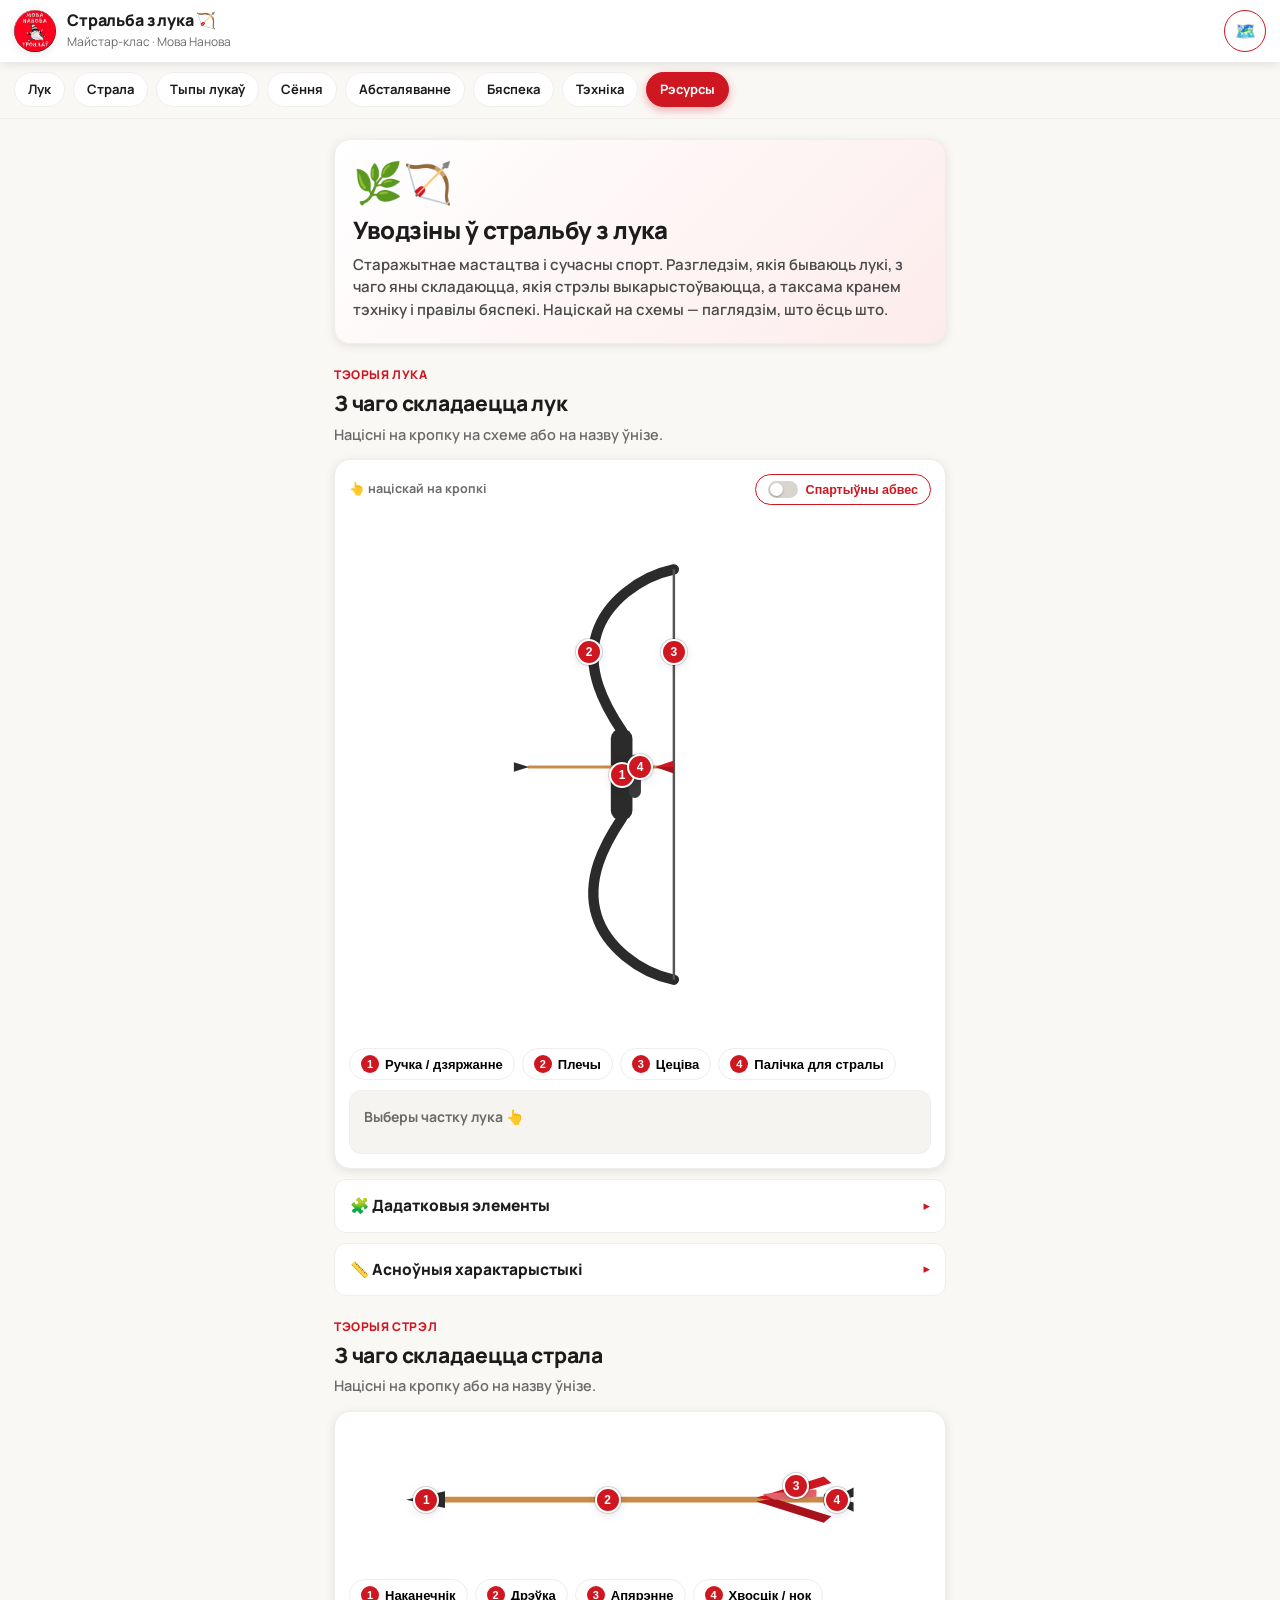
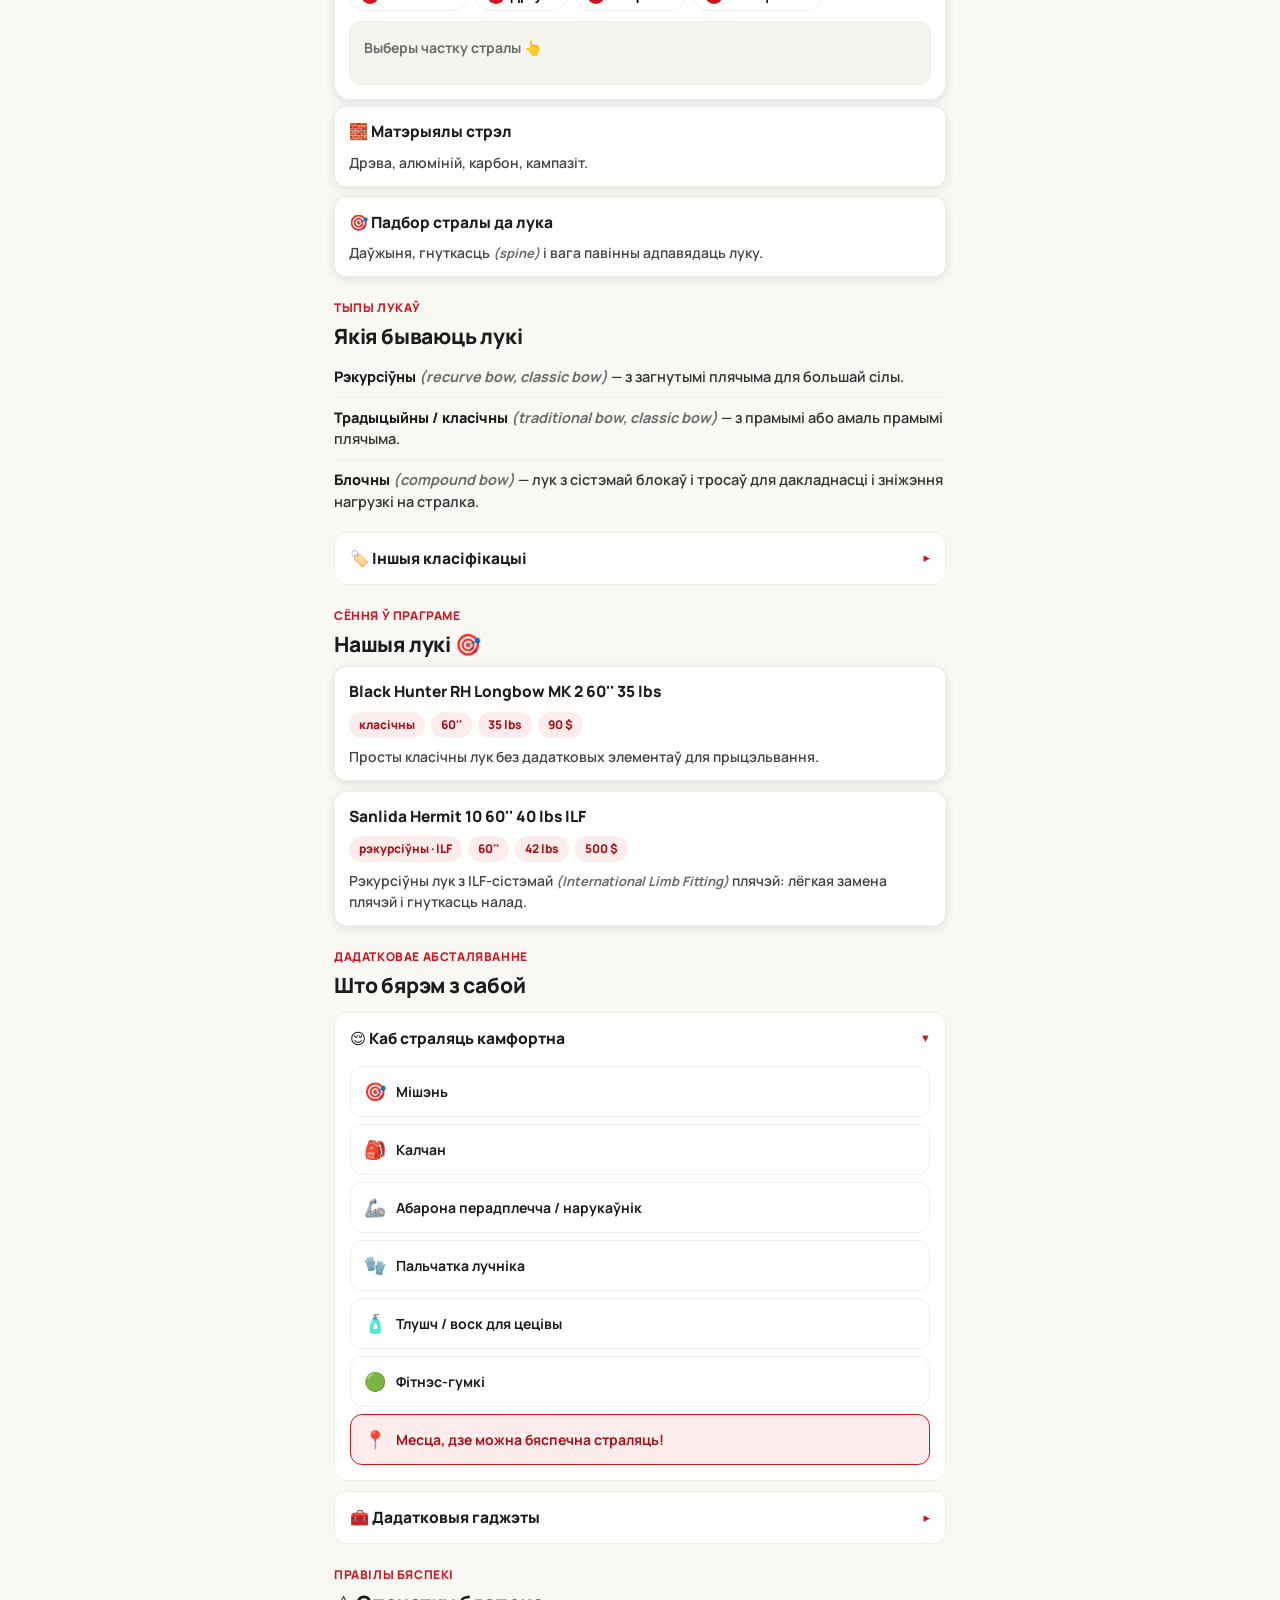
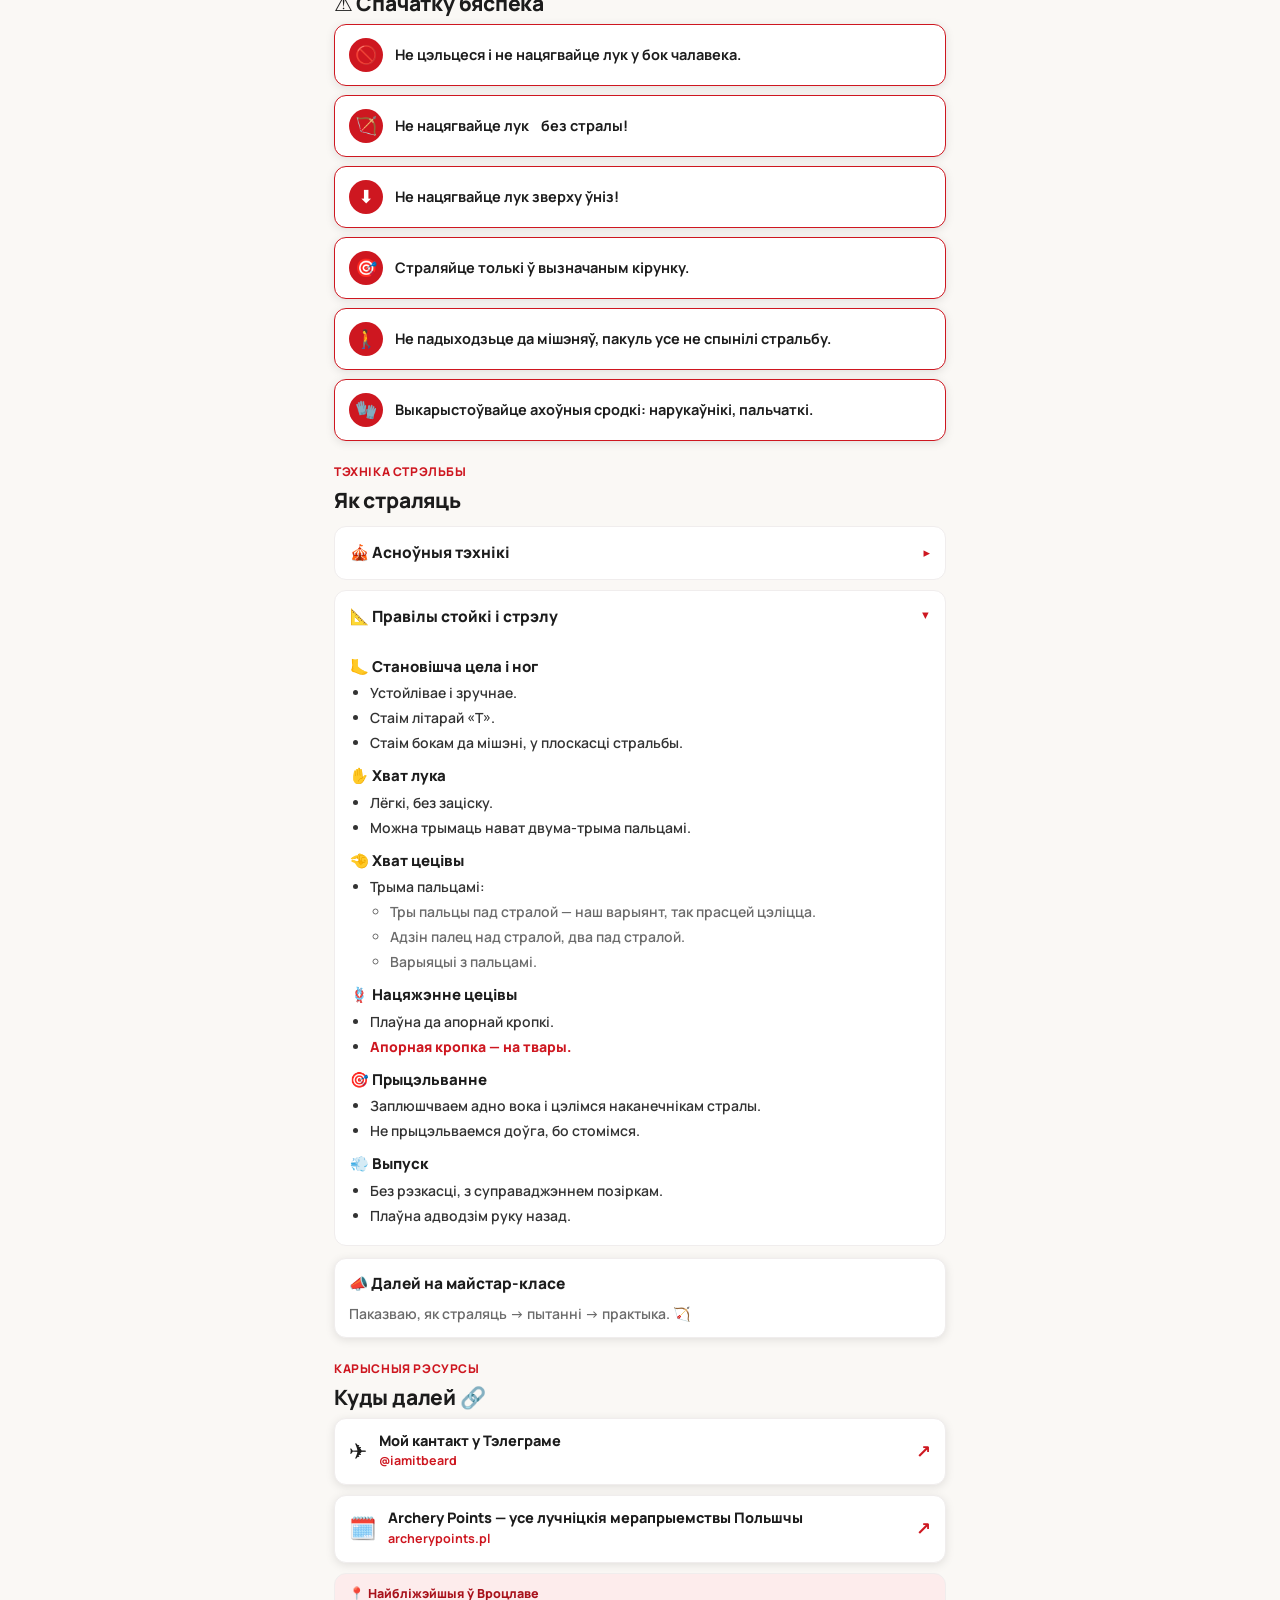
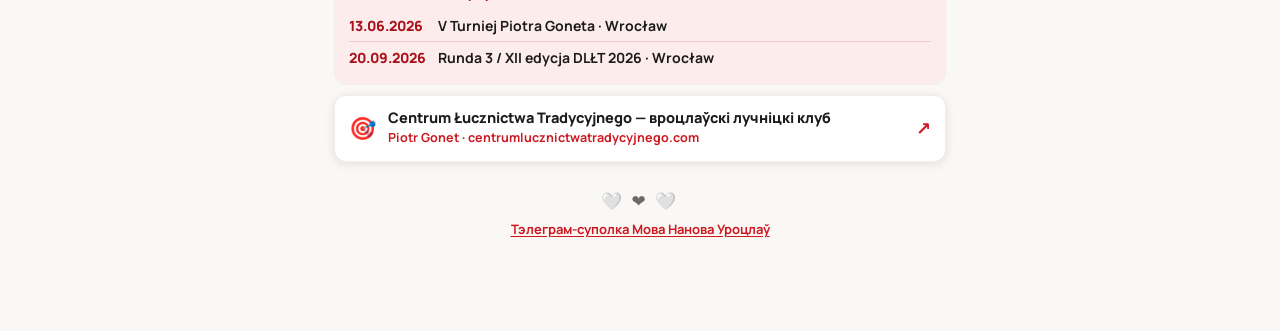
==== commit 01cbebac: "feat: add responsive cards and event listings for helpful resources section" ====
--- a/luk.html
+++ b/luk.html
@@ -14,7 +14,7 @@
   <link rel="preconnect" href="https://fonts.gstatic.com" crossorigin />
   <link rel="stylesheet" href="https://fonts.googleapis.com/css2?family=Manrope:wght@500;600;700;800&display=swap" />
 
-  <link rel="stylesheet" href="luk.css?v=2" />
+  <link rel="stylesheet" href="luk.css?v=3" />
 </head>
 
 <body>
@@ -359,6 +359,47 @@
       </div>
     </section>
 
+    <!-- КАРЫСНЫЯ РЭСУРСЫ -->
+    <section id="resursy">
+      <p class="eyebrow">Карысныя рэсурсы</p>
+      <h2 class="section-title">Куды далей 🔗</h2>
+
+      <div class="res-list">
+        <a class="res-item" href="https://t.me/iamitbeard" target="_blank" rel="noopener">
+          <span class="res-ic">✈️</span>
+          <span class="res-txt">
+            <span class="res-title">Мой кантакт у Тэлеграме</span>
+            <span class="res-url">@iamitbeard</span>
+          </span>
+          <span class="res-go">↗</span>
+        </a>
+
+        <a class="res-item" href="https://archerypoints.pl" target="_blank" rel="noopener">
+          <span class="res-ic">🗓️</span>
+          <span class="res-txt">
+            <span class="res-title">Archery Points — усе лучніцкія мерапрыемствы Польшчы</span>
+            <span class="res-url">archerypoints.pl</span>
+          </span>
+          <span class="res-go">↗</span>
+        </a>
+
+        <div class="res-events">
+          <p class="res-events-h">📍 Найбліжэйшыя ў Вроцлаве</p>
+          <div class="event"><span class="event-date">13.06.2026</span> V Turniej Piotra Goneta · Wrocław</div>
+          <div class="event"><span class="event-date">20.09.2026</span> Runda 3 / XII edycja DLŁT 2026 · Wrocław</div>
+        </div>
+
+        <a class="res-item" href="https://centrumlucznictwatradycyjnego.com/" target="_blank" rel="noopener">
+          <span class="res-ic">🎯</span>
+          <span class="res-txt">
+            <span class="res-title">Centrum Łucznictwa Tradycyjnego — вроцлаўскі лучніцкі клуб</span>
+            <span class="res-url">Piotr Gonet · centrumlucznictwatradycyjnego.com</span>
+          </span>
+          <span class="res-go">↗</span>
+        </a>
+      </div>
+    </section>
+
     <div class="foot">
       <div class="hearts">🤍&nbsp;❤️&nbsp;🤍</div>
       <a href="https://t.me/movananovauro" target="_blank" rel="noopener">Тэлеграм-суполка Мова Нанова Уроцлаў</a>
--- a/luk.css
+++ b/luk.css
@@ -240,6 +240,32 @@
 .tech-block ul ul li { color: var(--muted); }
 .bang { color: var(--bcb-red); font-weight: 800; }
 
+/* ===== Карысныя рэсурсы ===== */
+.res-list { display: grid; gap: 10px; margin-top: 4px; }
+.res-item {
+  display: flex; align-items: center; gap: 12px; text-decoration: none; color: var(--ink);
+  background: #fff; border: 1px solid var(--hairline); border-radius: var(--radius-md);
+  padding: 13px 14px; box-shadow: var(--shadow-sm); transition: background .15s, transform .12s, border-color .15s;
+}
+.res-item:hover { background: var(--bcb-red-tint); border-color: var(--bcb-red); }
+.res-item:active { transform: scale(.98); }
+.res-ic { font-size: 22px; flex: 0 0 auto; }
+.res-txt { flex: 1 1 auto; min-width: 0; display: flex; flex-direction: column; gap: 2px; }
+.res-title { font-weight: 800; font-size: 14.5px; line-height: 1.3; }
+.res-url { font-size: 12.5px; font-weight: 700; color: var(--bcb-red); word-break: break-word; }
+.res-go { flex: 0 0 auto; color: var(--bcb-red); font-size: 18px; font-weight: 800; }
+
+.res-events {
+  background: var(--bcb-red-tint); border: 1px solid var(--hairline); border-radius: var(--radius-md);
+  padding: 11px 14px;
+}
+.res-events-h { margin: 0 0 6px; font-size: 12.5px; font-weight: 800; color: var(--bcb-red-dark); }
+.res-events .event { font-size: 14px; font-weight: 700; padding: 5px 0; border-top: 1px solid rgba(168,18,27,.15); }
+.res-events .event:first-of-type { border-top: none; }
+.res-events .event-date {
+  display: inline-block; min-width: 86px; font-weight: 800; color: var(--bcb-red-dark);
+}
+
 /* Падвал */
 .foot {
   text-align: center; padding: 26px 12px 12px; color: var(--muted);
